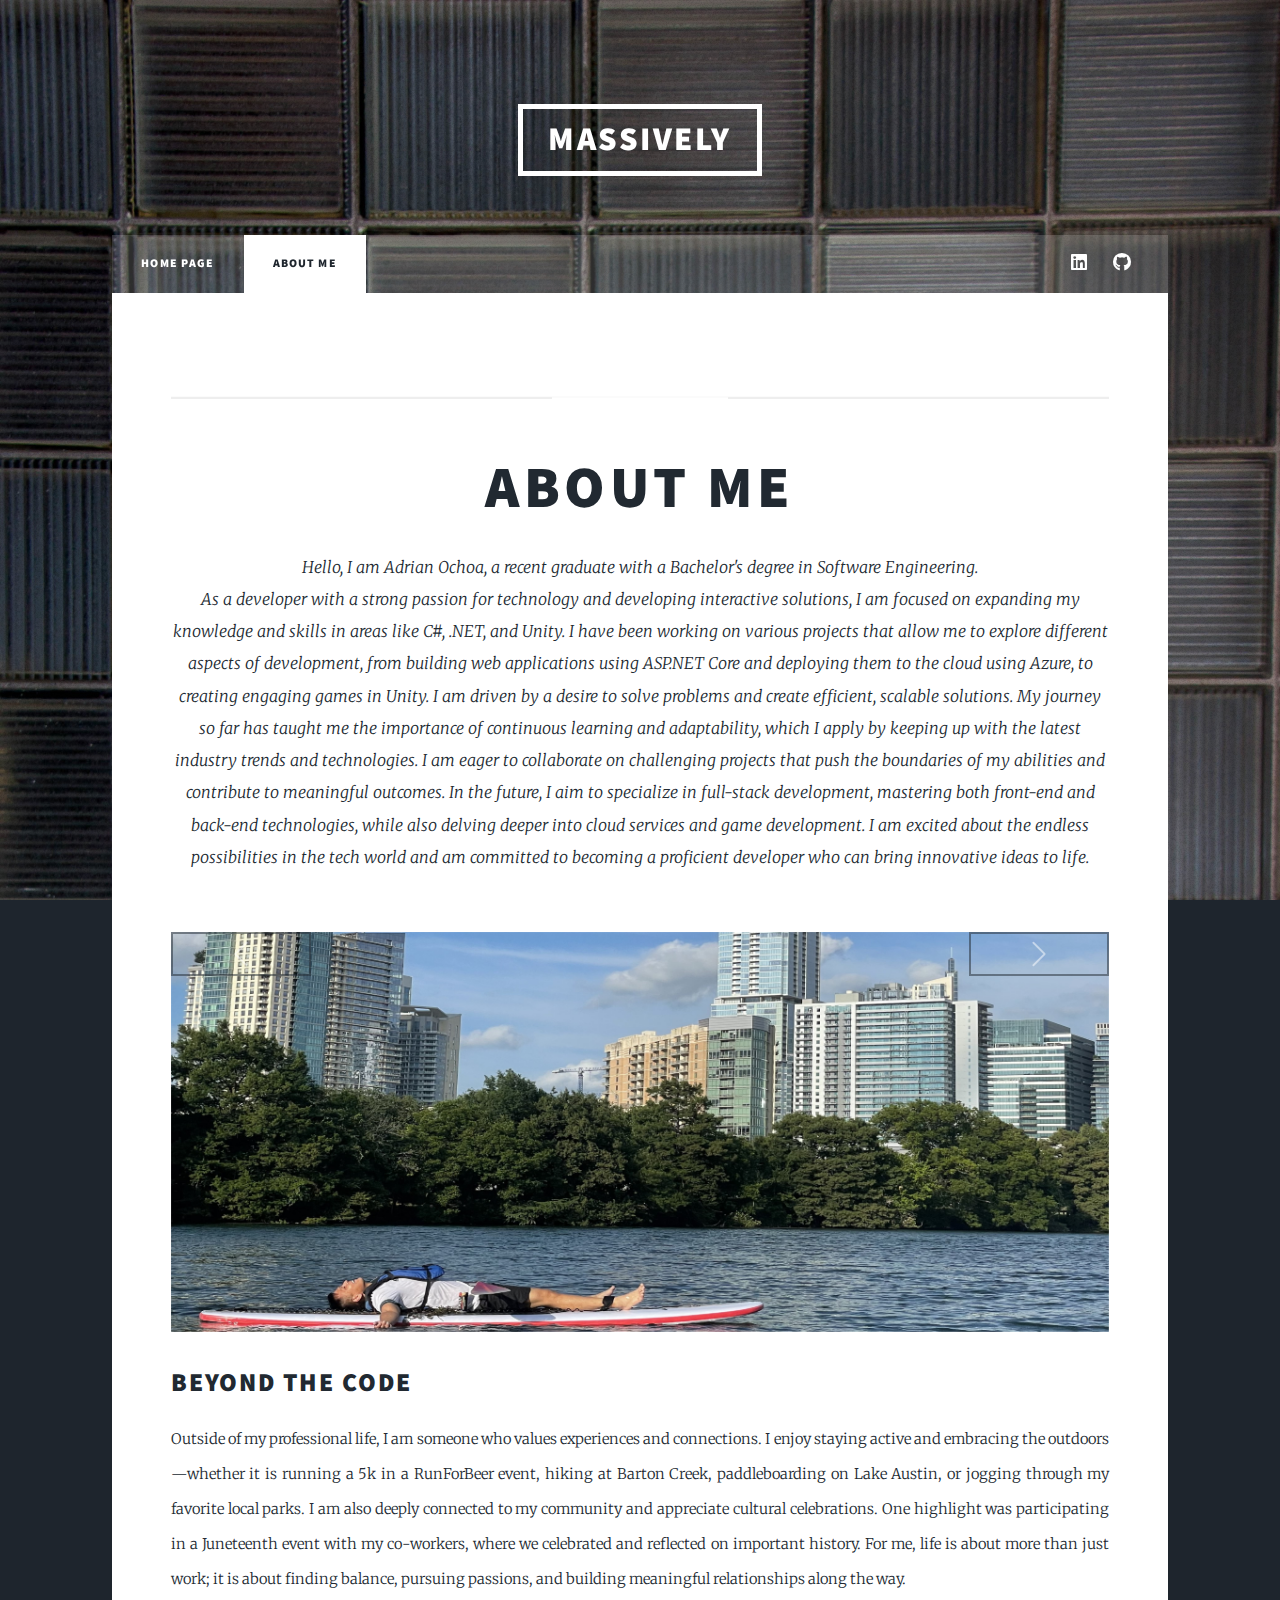
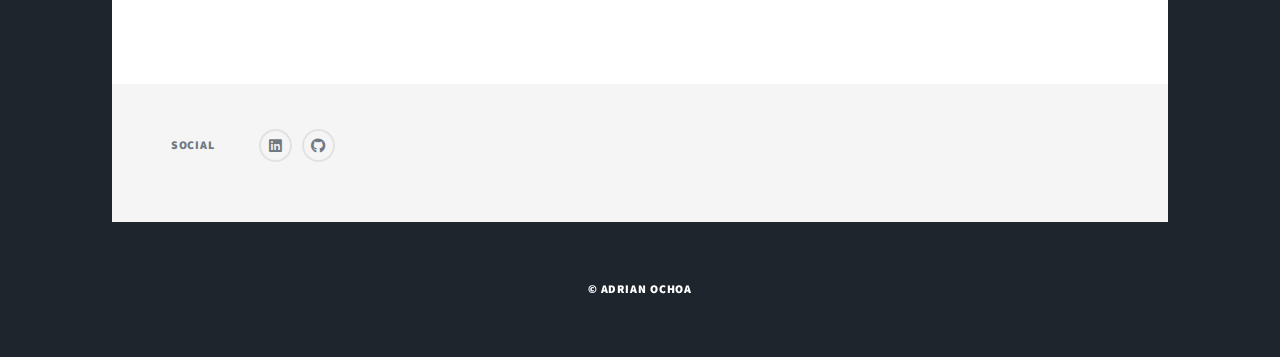
==== aboutme.html @ a7232239 "Added About me and Photos" ====
<!DOCTYPE HTML>

<html>
	<head>
		<title>About Me</title>
		<meta charset="utf-8" />
		<meta name="viewport" content="width=device-width, initial-scale=1, user-scalable=no" />
		<link href="https://cdn.jsdelivr.net/npm/bootstrap@5.3.3/dist/css/bootstrap.min.css" rel="stylesheet" integrity="sha384-QWTKZyjpPEjISv5WaRU9OFeRpok6YctnYmDr5pNlyT2bRjXh0JMhjY6hW+ALEwIH" crossorigin="anonymous">
		<style>.carousel-inner > .item > img { width:100%; height:570px; } </style>

		<link rel="stylesheet" href="assets/css/main.css" />
		<noscript><link rel="stylesheet" href="assets/css/noscript.css" /></noscript>
	</head>
	<body class="is-preload">

		<!-- Wrapper -->
			<div id="wrapper">

				<!-- Header -->
					<header id="header">
						<a href="index.html" class="logo">Massively</a>
					</header>

				<!-- Nav -->
					<nav id="nav">
						<ul class="links">
							<li><a href="index.html">Home Page</a></li>
							<li class="active"><a href="generic.html">About Me</a></li>
						</ul>
						<ul class="icons">
							<li><a href="https://www.linkedin.com/in/adrian-ochoa-881247284" class="icon brands fa-linkedin" target="_blank" rel="noopener noreferrer"><span class="label">LinkedIn</span></a></li>
							<li><a href="https://github.com/AdrianOchoaTX?tab=repositories" class="icon brands fa-github" target="_blank" rel="noopener noreferrer"><span class="label">GitHub</span></a></li>
						</ul>
					</nav>

				<!-- Main -->
					<div id="main">

						<!-- Post -->
							<section class="post">
								<header class="major">
									<span class="date"><hr></span>
									<h1>About Me</h1>
									<p>Hello, I am Adrian Ochoa, a recent graduate with a Bachelor's degree in Software Engineering.<br> As a developer with a strong passion for technology and developing interactive solutions, I am focused on expanding my knowledge and skills in areas like C#, .NET, and Unity. 
										I have been working on various projects that allow me to explore different aspects of development, from building web applications using ASP.NET Core and deploying them to the cloud using Azure, to creating engaging games in Unity.
										I am driven by a desire to solve problems and create efficient, scalable solutions. My journey so far has taught me the importance of continuous learning and adaptability, which I apply by keeping up with the latest industry trends and technologies. 
										I am eager to collaborate on challenging projects that push the boundaries of my abilities and contribute to meaningful outcomes.
										In the future, I aim to specialize in full-stack development, mastering both front-end and back-end technologies, while also delving deeper into cloud services and game development. 
										I am excited about the endless possibilities in the tech world and am committed to becoming a proficient developer who can bring innovative ideas to life.</p>
								</header>
								
								<div id="photCarousel" class="carousel slide carousel-fade" data-bs-ride="carousel">
									<div class="carousel-inner">
									  <div class="carousel-item active ">
										<img src="images/Portfolio_Photos/Lake_Austin.jpeg" class="d-block h-100 w-100">
									  </div>
									  <div class="carousel-item">
										<img src="images/Portfolio_Photos/Burroughs.jpg" class="d-block w-100">
									  </div>
									  <div class="carousel-item">
										<img src="images/Portfolio_Photos/SATX_BCreek.jpg" class="d-block h-100 w-100">
									  </div>
									  <div class="carousel-item">
										<img src="images/Portfolio_Photos/Peloton5K.jpg" class="d-block h-100 w-100">
									  </div>
									  <div class="carousel-item">
										<img src="images/Portfolio_Photos/Burroughs_Park.jpg" class="d-block h-100 w-100">
									  </div>
									  <div class="carousel-item">
										<img src="images/Portfolio_Photos/Peloton_June19th.jpg" class="d-block h-100 w-100">
									  </div>
									  <div class="carousel-item">
										<img src="images/Portfolio_Photos/Tomball_Leaving_Burroughs.jpg" class="d-block h-100 w-100">
									  </div>
									  <button class="carousel-control-prev" type="button" data-bs-target="#photCarousel" data-bs-slide="prev">
										<span class="carousel-control-prev-icon" aria-hidden="true"></span>
										<span class="visually-hidden">Previous</span>
									  </button>
									  <button class="carousel-control-next" type="button" data-bs-target="#photCarousel" data-bs-slide="next">
										<span class="carousel-control-next-icon" aria-hidden="true"></span>
										<span class="visually-hidden">Next</span>
									  </button>
									</div>
									
								</div>
								<br>
								<h2>Beyond The Code</h2>
								<p>
									Outside of my professional life, I am someone who values experiences and connections. 
									I enjoy staying active and embracing the outdoors—whether it is running a 5k in a RunForBeer event, hiking at Barton Creek, paddleboarding on Lake Austin, or jogging through my favorite local parks. 
									I am also deeply connected to my community and appreciate cultural celebrations. One highlight was participating in a Juneteenth event with my co-workers, where we celebrated and reflected on important history. 
									For me, life is about more than just work; it is about finding balance, pursuing passions, and building meaningful relationships along the way.
								</p>
							</section>

					</div>

					<!-- Footer -->
					<footer id="footer">
						<section class="split contact">

							<section>
								<h3 class="">Social</h3>
								<ul class="icons alt">
								<li><a href="https://www.linkedin.com/in/adrian-ochoa-881247284" class="icon brands fa-linkedin" target="_blank" rel="noopener noreferrer"><span class="label">LinkedIn</span></a></li>
								<li><a href="https://github.com/AdrianOchoaTX?tab=repositories" class="icon brands fa-github" target="_blank" rel="noopener noreferrer"><span class="label">GitHub</span></a></li>
								</ul>
							</section>
						</section>
					</footer>

				<!-- Copyright -->
					<div id="copyright">
						<ul><li>&copy; Adrian Ochoa</li></ul>
					</div>

			</div>

		<!-- Scripts -->
			<script src="assets/js/jquery.min.js"></script>
			<script src="https://cdn.jsdelivr.net/npm/bootstrap@5.3.3/dist/js/bootstrap.bundle.min.js" integrity="sha384-YvpcrYf0tY3lHB60NNkmXc5s9fDVZLESaAA55NDzOxhy9GkcIdslK1eN7N6jIeHz" crossorigin="anonymous"></script>
			<script src="assets/js/jquery.scrollex.min.js"></script>
			<script src="assets/js/jquery.scrolly.min.js"></script>
			<script src="assets/js/browser.min.js"></script>
			<script src="assets/js/breakpoints.min.js"></script>
			<script src="assets/js/util.js"></script>
			<script src="assets/js/main.js"></script>

	</body>
</html>
---- assets/css/main.css ----
@import url(fontawesome-all.min.css);
@import url("https://fonts.googleapis.com/css?family=Merriweather:300,700,300italic,700italic|Source+Sans+Pro:900");

/*
	Massively by HTML5 UP
	html5up.net | @ajlkn
	Free for personal and commercial use under the CCA 3.0 license (html5up.net/license)
*/

html, body, div, span, applet, object,
iframe, h1, h2, h3, h4, h5, h6, p, blockquote,
pre, a, abbr, acronym, address, big, cite,
code, del, dfn, em, img, ins, kbd, q, s, samp,
small, strike, strong, sub, sup, tt, var, b,
u, i, center, dl, dt, dd, ol, ul, li, fieldset,
form, label, legend, table, caption, tbody,
tfoot, thead, tr, th, td, article, aside,
canvas, details, embed, figure, figcaption,
footer, header, hgroup, menu, nav, output, ruby,
section, summary, time, mark, audio, video {
	margin: 0;
	padding: 0;
	border: 0;
	font-size: 100%;
	font: inherit;
	vertical-align: baseline;}

article, aside, details, figcaption, figure,
footer, header, hgroup, menu, nav, section {
	display: block;}

body {
	line-height: 1;
}
.carousel-inner div {
    height: 400px;
    object-fit: cover;

}

ol, ul {
	list-style: none;
}

blockquote, q {
	quotes: none;
}

	blockquote:before, blockquote:after, q:before, q:after {
		content: '';
		content: none;
	}

table {
	border-collapse: collapse;
	border-spacing: 0;
}

body {
	-webkit-text-size-adjust: none;
}

mark {
	background-color: transparent;
	color: inherit;
}

input::-moz-focus-inner {
	border: 0;
	padding: 0;
}

input, select, textarea {
	-moz-appearance: none;
	-webkit-appearance: none;
	-ms-appearance: none;
	appearance: none;
}

/* Basic */

	@-ms-viewport {
		width: device-width;
	}

	body {
		-ms-overflow-style: scrollbar;
	}

	@media screen and (max-width: 480px) {

		html, body {
			min-width: 320px;
		}

	}

	html {
		box-sizing: border-box;
	}

	*, *:before, *:after {
		box-sizing: inherit;
	}

	body {
		background-color: #1e252d;
	}

		body.is-preload *, body.is-preload *:before, body.is-preload *:after {
			-moz-animation: none !important;
			-webkit-animation: none !important;
			-ms-animation: none !important;
			animation: none !important;
			-moz-transition: none !important;
			-webkit-transition: none !important;
			-ms-transition: none !important;
			transition: none !important;
		}

/* Type */

	html {
		font-size: 16pt;
	}

		@media screen and (max-width: 1680px) {

			html {
				font-size: 12pt;
			}

		}

		@media screen and (max-width: 1280px) {

			html {
				font-size: 11pt;
			}

		}

		@media screen and (max-width: 360px) {

			html {
				font-size: 10pt;
			}

		}

	body {
		color: #212931;
	}

	body, input, select, textarea {
		font-family: "Merriweather", Georgia, serif;
		font-weight: 300;
		font-size: 1rem;
		line-height: 2.375;
	}

	a {
		-moz-transition: color 0.2s ease-in-out, background-color 0.2s ease-in-out, border-color 0.2s ease-in-out, box-shadow 0.2s ease-in-out;
		-webkit-transition: color 0.2s ease-in-out, background-color 0.2s ease-in-out, border-color 0.2s ease-in-out, box-shadow 0.2s ease-in-out;
		-ms-transition: color 0.2s ease-in-out, background-color 0.2s ease-in-out, border-color 0.2s ease-in-out, box-shadow 0.2s ease-in-out;
		transition: color 0.2s ease-in-out, background-color 0.2s ease-in-out, border-color 0.2s ease-in-out, box-shadow 0.2s ease-in-out;
		border-bottom: dotted 1px;
		text-decoration: none;
	}

		a:hover {
			border-bottom-color: transparent;
		}

	strong, b {
		font-weight: 600;
	}

	em, i {
		font-style: italic;
	}

	p {
		text-align: justify;
		margin: 0 0 2rem 0;
	}

	h1, h2, h3, h4, h5, h6 {
		font-family: "Source Sans Pro", Helvetica, sans-serif;
		font-weight: 900;
		line-height: 1.5;
		letter-spacing: 0.075em;
		text-transform: uppercase;
		margin: 0 0 1rem 0;
	}

		h1 a, h2 a, h3 a, h4 a, h5 a, h6 a {
			border-bottom: 0;
			color: inherit;
			text-decoration: none;
		}

	h1 {
		font-size: 4rem;
		line-height: 1.1;
		margin: 0 0 2rem 0;
	}

	h2 {
		font-size: 1.75rem;
		line-height: 1.3;
		margin: 0 0 1.5rem 0;
	}

	h3 {
		font-size: 1.25rem;
		margin: 0 0 1.5rem 0;
	}

	h4 {
		font-size: 1rem;
	}

	h5 {
		font-size: 0.9rem;
	}

	h6 {
		font-size: 0.8rem;
	}

	sub {
		font-size: 0.8rem;
		position: relative;
		top: 0.5rem;
	}

	sup {
		font-size: 0.8rem;
		position: relative;
		top: -0.5rem;
	}

	blockquote {
		border-left: solid 4px;
		font-style: italic;
		margin: 0 0 2rem 0;
		padding: 0.5rem 0 0.5rem 2rem;
	}

	code {
		border: solid 2px;
		font-family: "Courier New", monospace;
		font-size: 0.9rem;
		margin: 0 0.25rem;
		padding: 0.25rem 0.65rem;
	}

	pre {
		-webkit-overflow-scrolling: touch;
		font-family: "Courier New", monospace;
		font-size: 0.9rem;
		margin: 0 0 2rem 0;
	}

		pre code {
			display: block;
			line-height: 1.75;
			padding: 1rem 1.5rem;
			overflow-x: auto;
		}

	hr {
		border: 0;
		border-bottom: solid 2px;
		margin: 3rem 0;
	}

		hr.major {
			margin: 5rem 0;
		}

	.align-left {
		text-align: left;
	}

	.align-center {
		text-align: center;
	}

	.align-right {
		text-align: right;
	}

	input, select, textarea {
		color: #212931;
	}

	a {
		color: #212931;
		border-bottom-color: rgba(33, 41, 49, 0.5);
	}

		a:hover {
			border-bottom-color: transparent;
			color: #18bfef !important;
		}

	strong, b {
		color: #212931;
	}

	h1, h2, h3, h4, h5, h6 {
		color: #212931;
	}

	blockquote {
		border-left-color: #eeeeee;
	}

	code {
		background: rgba(220, 220, 220, 0.25);
		border-color: #eeeeee;
	}

	hr {
		border-bottom-color: #eeeeee;
	}

/* Row */

	.row {
		display: flex;
		flex-wrap: wrap;
		box-sizing: border-box;
		align-items: stretch;
	}

		.row > * {
			box-sizing: border-box;
		}

		.row.gtr-uniform > * > :last-child {
			margin-bottom: 0;
		}

		.row.aln-left {
			justify-content: flex-start;
		}

		.row.aln-center {
			justify-content: center;
		}

		.row.aln-right {
			justify-content: flex-end;
		}

		.row.aln-top {
			align-items: flex-start;
		}

		.row.aln-middle {
			align-items: center;
		}

		.row.aln-bottom {
			align-items: flex-end;
		}

		.row > .imp {
			order: -1;
		}

		.row > .col-1 {
			width: 8.33333%;
		}

		.row > .off-1 {
			margin-left: 8.33333%;
		}

		.row > .col-2 {
			width: 16.66667%;
		}

		.row > .off-2 {
			margin-left: 16.66667%;
		}

		.row > .col-3 {
			width: 25%;
		}

		.row > .off-3 {
			margin-left: 25%;
		}

		.row > .col-4 {
			width: 33.33333%;
		}

		.row > .off-4 {
			margin-left: 33.33333%;
		}

		.row > .col-5 {
			width: 41.66667%;
		}

		.row > .off-5 {
			margin-left: 41.66667%;
		}

		.row > .col-6 {
			width: 50%;
		}

		.row > .off-6 {
			margin-left: 50%;
		}

		.row > .col-7 {
			width: 58.33333%;
		}

		.row > .off-7 {
			margin-left: 58.33333%;
		}

		.row > .col-8 {
			width: 66.66667%;
		}

		.row > .off-8 {
			margin-left: 66.66667%;
		}

		.row > .col-9 {
			width: 75%;
		}

		.row > .off-9 {
			margin-left: 75%;
		}

		.row > .col-10 {
			width: 83.33333%;
		}

		.row > .off-10 {
			margin-left: 83.33333%;
		}

		.row > .col-11 {
			width: 91.66667%;
		}

		.row > .off-11 {
			margin-left: 91.66667%;
		}

		.row > .col-12 {
			width: 100%;
		}

		.row > .off-12 {
			margin-left: 100%;
		}

		.row.gtr-0 {
			margin-top: 0;
			margin-left: 0rem;
		}

			.row.gtr-0 > * {
				padding: 0 0 0 0rem;
			}

			.row.gtr-0.gtr-uniform {
				margin-top: 0rem;
			}

				.row.gtr-0.gtr-uniform > * {
					padding-top: 0rem;
				}

		.row.gtr-25 {
			margin-top: 0;
			margin-left: -0.375rem;
		}

			.row.gtr-25 > * {
				padding: 0 0 0 0.375rem;
			}

			.row.gtr-25.gtr-uniform {
				margin-top: -0.375rem;
			}

				.row.gtr-25.gtr-uniform > * {
					padding-top: 0.375rem;
				}

		.row.gtr-50 {
			margin-top: 0;
			margin-left: -0.75rem;
		}

			.row.gtr-50 > * {
				padding: 0 0 0 0.75rem;
			}

			.row.gtr-50.gtr-uniform {
				margin-top: -0.75rem;
			}

				.row.gtr-50.gtr-uniform > * {
					padding-top: 0.75rem;
				}

		.row {
			margin-top: 0;
			margin-left: -1.5rem;
		}

			.row > * {
				padding: 0 0 0 1.5rem;
			}

			.row.gtr-uniform {
				margin-top: -1.5rem;
			}

				.row.gtr-uniform > * {
					padding-top: 1.5rem;
				}

		.row.gtr-150 {
			margin-top: 0;
			margin-left: -2.25rem;
		}

			.row.gtr-150 > * {
				padding: 0 0 0 2.25rem;
			}

			.row.gtr-150.gtr-uniform {
				margin-top: -2.25rem;
			}

				.row.gtr-150.gtr-uniform > * {
					padding-top: 2.25rem;
				}

		.row.gtr-200 {
			margin-top: 0;
			margin-left: -3rem;
		}

			.row.gtr-200 > * {
				padding: 0 0 0 3rem;
			}

			.row.gtr-200.gtr-uniform {
				margin-top: -3rem;
			}

				.row.gtr-200.gtr-uniform > * {
					padding-top: 3rem;
				}

		@media screen and (max-width: 1680px) {

			.row {
				display: flex;
				flex-wrap: wrap;
				box-sizing: border-box;
				align-items: stretch;
			}

				.row > * {
					box-sizing: border-box;
				}

				.row.gtr-uniform > * > :last-child {
					margin-bottom: 0;
				}

				.row.aln-left {
					justify-content: flex-start;
				}

				.row.aln-center {
					justify-content: center;
				}

				.row.aln-right {
					justify-content: flex-end;
				}

				.row.aln-top {
					align-items: flex-start;
				}

				.row.aln-middle {
					align-items: center;
				}

				.row.aln-bottom {
					align-items: flex-end;
				}

				.row > .imp-xlarge {
					order: -1;
				}

				.row > .col-1-xlarge {
					width: 8.33333%;
				}

				.row > .off-1-xlarge {
					margin-left: 8.33333%;
				}

				.row > .col-2-xlarge {
					width: 16.66667%;
				}

				.row > .off-2-xlarge {
					margin-left: 16.66667%;
				}

				.row > .col-3-xlarge {
					width: 25%;
				}

				.row > .off-3-xlarge {
					margin-left: 25%;
				}

				.row > .col-4-xlarge {
					width: 33.33333%;
				}

				.row > .off-4-xlarge {
					margin-left: 33.33333%;
				}

				.row > .col-5-xlarge {
					width: 41.66667%;
				}

				.row > .off-5-xlarge {
					margin-left: 41.66667%;
				}

				.row > .col-6-xlarge {
					width: 50%;
				}

				.row > .off-6-xlarge {
					margin-left: 50%;
				}

				.row > .col-7-xlarge {
					width: 58.33333%;
				}

				.row > .off-7-xlarge {
					margin-left: 58.33333%;
				}

				.row > .col-8-xlarge {
					width: 66.66667%;
				}

				.row > .off-8-xlarge {
					margin-left: 66.66667%;
				}

				.row > .col-9-xlarge {
					width: 75%;
				}

				.row > .off-9-xlarge {
					margin-left: 75%;
				}

				.row > .col-10-xlarge {
					width: 83.33333%;
				}

				.row > .off-10-xlarge {
					margin-left: 83.33333%;
				}

				.row > .col-11-xlarge {
					width: 91.66667%;
				}

				.row > .off-11-xlarge {
					margin-left: 91.66667%;
				}

				.row > .col-12-xlarge {
					width: 100%;
				}

				.row > .off-12-xlarge {
					margin-left: 100%;
				}

				.row.gtr-0 {
					margin-top: 0;
					margin-left: 0rem;
				}

					.row.gtr-0 > * {
						padding: 0 0 0 0rem;
					}

					.row.gtr-0.gtr-uniform {
						margin-top: 0rem;
					}

						.row.gtr-0.gtr-uniform > * {
							padding-top: 0rem;
						}

				.row.gtr-25 {
					margin-top: 0;
					margin-left: -0.375rem;
				}

					.row.gtr-25 > * {
						padding: 0 0 0 0.375rem;
					}

					.row.gtr-25.gtr-uniform {
						margin-top: -0.375rem;
					}

						.row.gtr-25.gtr-uniform > * {
							padding-top: 0.375rem;
						}

				.row.gtr-50 {
					margin-top: 0;
					margin-left: -0.75rem;
				}

					.row.gtr-50 > * {
						padding: 0 0 0 0.75rem;
					}

					.row.gtr-50.gtr-uniform {
						margin-top: -0.75rem;
					}

						.row.gtr-50.gtr-uniform > * {
							padding-top: 0.75rem;
						}

				.row {
					margin-top: 0;
					margin-left: -1.5rem;
				}

					.row > * {
						padding: 0 0 0 1.5rem;
					}

					.row.gtr-uniform {
						margin-top: -1.5rem;
					}

						.row.gtr-uniform > * {
							padding-top: 1.5rem;
						}

				.row.gtr-150 {
					margin-top: 0;
					margin-left: -2.25rem;
				}

					.row.gtr-150 > * {
						padding: 0 0 0 2.25rem;
					}

					.row.gtr-150.gtr-uniform {
						margin-top: -2.25rem;
					}

						.row.gtr-150.gtr-uniform > * {
							padding-top: 2.25rem;
						}

				.row.gtr-200 {
					margin-top: 0;
					margin-left: -3rem;
				}

					.row.gtr-200 > * {
						padding: 0 0 0 3rem;
					}

					.row.gtr-200.gtr-uniform {
						margin-top: -3rem;
					}

						.row.gtr-200.gtr-uniform > * {
							padding-top: 3rem;
						}

		}

		@media screen and (max-width: 1280px) {

			.row {
				display: flex;
				flex-wrap: wrap;
				box-sizing: border-box;
				align-items: stretch;
			}

				.row > * {
					box-sizing: border-box;
				}

				.row.gtr-uniform > * > :last-child {
					margin-bottom: 0;
				}

				.row.aln-left {
					justify-content: flex-start;
				}

				.row.aln-center {
					justify-content: center;
				}

				.row.aln-right {
					justify-content: flex-end;
				}

				.row.aln-top {
					align-items: flex-start;
				}

				.row.aln-middle {
					align-items: center;
				}

				.row.aln-bottom {
					align-items: flex-end;
				}

				.row > .imp-large {
					order: -1;
				}

				.row > .col-1-large {
					width: 8.33333%;
				}

				.row > .off-1-large {
					margin-left: 8.33333%;
				}

				.row > .col-2-large {
					width: 16.66667%;
				}

				.row > .off-2-large {
					margin-left: 16.66667%;
				}

				.row > .col-3-large {
					width: 25%;
				}

				.row > .off-3-large {
					margin-left: 25%;
				}

				.row > .col-4-large {
					width: 33.33333%;
				}

				.row > .off-4-large {
					margin-left: 33.33333%;
				}

				.row > .col-5-large {
					width: 41.66667%;
				}

				.row > .off-5-large {
					margin-left: 41.66667%;
				}

				.row > .col-6-large {
					width: 50%;
				}

				.row > .off-6-large {
					margin-left: 50%;
				}

				.row > .col-7-large {
					width: 58.33333%;
				}

				.row > .off-7-large {
					margin-left: 58.33333%;
				}

				.row > .col-8-large {
					width: 66.66667%;
				}

				.row > .off-8-large {
					margin-left: 66.66667%;
				}

				.row > .col-9-large {
					width: 75%;
				}

				.row > .off-9-large {
					margin-left: 75%;
				}

				.row > .col-10-large {
					width: 83.33333%;
				}

				.row > .off-10-large {
					margin-left: 83.33333%;
				}

				.row > .col-11-large {
					width: 91.66667%;
				}

				.row > .off-11-large {
					margin-left: 91.66667%;
				}

				.row > .col-12-large {
					width: 100%;
				}

				.row > .off-12-large {
					margin-left: 100%;
				}

				.row.gtr-0 {
					margin-top: 0;
					margin-left: 0rem;
				}

					.row.gtr-0 > * {
						padding: 0 0 0 0rem;
					}

					.row.gtr-0.gtr-uniform {
						margin-top: 0rem;
					}

						.row.gtr-0.gtr-uniform > * {
							padding-top: 0rem;
						}

				.row.gtr-25 {
					margin-top: 0;
					margin-left: -0.375rem;
				}

					.row.gtr-25 > * {
						padding: 0 0 0 0.375rem;
					}

					.row.gtr-25.gtr-uniform {
						margin-top: -0.375rem;
					}

						.row.gtr-25.gtr-uniform > * {
							padding-top: 0.375rem;
						}

				.row.gtr-50 {
					margin-top: 0;
					margin-left: -0.75rem;
				}

					.row.gtr-50 > * {
						padding: 0 0 0 0.75rem;
					}

					.row.gtr-50.gtr-uniform {
						margin-top: -0.75rem;
					}

						.row.gtr-50.gtr-uniform > * {
							padding-top: 0.75rem;
						}

				.row {
					margin-top: 0;
					margin-left: -1.5rem;
				}

					.row > * {
						padding: 0 0 0 1.5rem;
					}

					.row.gtr-uniform {
						margin-top: -1.5rem;
					}

						.row.gtr-uniform > * {
							padding-top: 1.5rem;
						}

				.row.gtr-150 {
					margin-top: 0;
					margin-left: -2.25rem;
				}

					.row.gtr-150 > * {
						padding: 0 0 0 2.25rem;
					}

					.row.gtr-150.gtr-uniform {
						margin-top: -2.25rem;
					}

						.row.gtr-150.gtr-uniform > * {
							padding-top: 2.25rem;
						}

				.row.gtr-200 {
					margin-top: 0;
					margin-left: -3rem;
				}

					.row.gtr-200 > * {
						padding: 0 0 0 3rem;
					}

					.row.gtr-200.gtr-uniform {
						margin-top: -3rem;
					}

						.row.gtr-200.gtr-uniform > * {
							padding-top: 3rem;
						}

		}

		@media screen and (max-width: 980px) {

			.row {
				display: flex;
				flex-wrap: wrap;
				box-sizing: border-box;
				align-items: stretch;
			}

				.row > * {
					box-sizing: border-box;
				}

				.row.gtr-uniform > * > :last-child {
					margin-bottom: 0;
				}

				.row.aln-left {
					justify-content: flex-start;
				}

				.row.aln-center {
					justify-content: center;
				}

				.row.aln-right {
					justify-content: flex-end;
				}

				.row.aln-top {
					align-items: flex-start;
				}

				.row.aln-middle {
					align-items: center;
				}

				.row.aln-bottom {
					align-items: flex-end;
				}

				.row > .imp-medium {
					order: -1;
				}

				.row > .col-1-medium {
					width: 8.33333%;
				}

				.row > .off-1-medium {
					margin-left: 8.33333%;
				}

				.row > .col-2-medium {
					width: 16.66667%;
				}

				.row > .off-2-medium {
					margin-left: 16.66667%;
				}

				.row > .col-3-medium {
					width: 25%;
				}

				.row > .off-3-medium {
					margin-left: 25%;
				}

				.row > .col-4-medium {
					width: 33.33333%;
				}

				.row > .off-4-medium {
					margin-left: 33.33333%;
				}

				.row > .col-5-medium {
					width: 41.66667%;
				}

				.row > .off-5-medium {
					margin-left: 41.66667%;
				}

				.row > .col-6-medium {
					width: 50%;
				}

				.row > .off-6-medium {
					margin-left: 50%;
				}

				.row > .col-7-medium {
					width: 58.33333%;
				}

				.row > .off-7-medium {
					margin-left: 58.33333%;
				}

				.row > .col-8-medium {
					width: 66.66667%;
				}

				.row > .off-8-medium {
					margin-left: 66.66667%;
				}

				.row > .col-9-medium {
					width: 75%;
				}

				.row > .off-9-medium {
					margin-left: 75%;
				}

				.row > .col-10-medium {
					width: 83.33333%;
				}

				.row > .off-10-medium {
					margin-left: 83.33333%;
				}

				.row > .col-11-medium {
					width: 91.66667%;
				}

				.row > .off-11-medium {
					margin-left: 91.66667%;
				}

				.row > .col-12-medium {
					width: 100%;
				}

				.row > .off-12-medium {
					margin-left: 100%;
				}

				.row.gtr-0 {
					margin-top: 0;
					margin-left: 0rem;
				}

					.row.gtr-0 > * {
						padding: 0 0 0 0rem;
					}

					.row.gtr-0.gtr-uniform {
						margin-top: 0rem;
					}

						.row.gtr-0.gtr-uniform > * {
							padding-top: 0rem;
						}

				.row.gtr-25 {
					margin-top: 0;
					margin-left: -0.375rem;
				}

					.row.gtr-25 > * {
						padding: 0 0 0 0.375rem;
					}

					.row.gtr-25.gtr-uniform {
						margin-top: -0.375rem;
					}

						.row.gtr-25.gtr-uniform > * {
							padding-top: 0.375rem;
						}

				.row.gtr-50 {
					margin-top: 0;
					margin-left: -0.75rem;
				}

					.row.gtr-50 > * {
						padding: 0 0 0 0.75rem;
					}

					.row.gtr-50.gtr-uniform {
						margin-top: -0.75rem;
					}

						.row.gtr-50.gtr-uniform > * {
							padding-top: 0.75rem;
						}

				.row {
					margin-top: 0;
					margin-left: -1.5rem;
				}

					.row > * {
						padding: 0 0 0 1.5rem;
					}

					.row.gtr-uniform {
						margin-top: -1.5rem;
					}

						.row.gtr-uniform > * {
							padding-top: 1.5rem;
						}

				.row.gtr-150 {
					margin-top: 0;
					margin-left: -2.25rem;
				}

					.row.gtr-150 > * {
						padding: 0 0 0 2.25rem;
					}

					.row.gtr-150.gtr-uniform {
						margin-top: -2.25rem;
					}

						.row.gtr-150.gtr-uniform > * {
							padding-top: 2.25rem;
						}

				.row.gtr-200 {
					margin-top: 0;
					margin-left: -3rem;
				}

					.row.gtr-200 > * {
						padding: 0 0 0 3rem;
					}

					.row.gtr-200.gtr-uniform {
						margin-top: -3rem;
					}

						.row.gtr-200.gtr-uniform > * {
							padding-top: 3rem;
						}

		}

		@media screen and (max-width: 736px) {

			.row {
				display: flex;
				flex-wrap: wrap;
				box-sizing: border-box;
				align-items: stretch;
			}

				.row > * {
					box-sizing: border-box;
				}

				.row.gtr-uniform > * > :last-child {
					margin-bottom: 0;
				}

				.row.aln-left {
					justify-content: flex-start;
				}

				.row.aln-center {
					justify-content: center;
				}

				.row.aln-right {
					justify-content: flex-end;
				}

				.row.aln-top {
					align-items: flex-start;
				}

				.row.aln-middle {
					align-items: center;
				}

				.row.aln-bottom {
					align-items: flex-end;
				}

				.row > .imp-small {
					order: -1;
				}

				.row > .col-1-small {
					width: 8.33333%;
				}

				.row > .off-1-small {
					margin-left: 8.33333%;
				}

				.row > .col-2-small {
					width: 16.66667%;
				}

				.row > .off-2-small {
					margin-left: 16.66667%;
				}

				.row > .col-3-small {
					width: 25%;
				}

				.row > .off-3-small {
					margin-left: 25%;
				}

				.row > .col-4-small {
					width: 33.33333%;
				}

				.row > .off-4-small {
					margin-left: 33.33333%;
				}

				.row > .col-5-small {
					width: 41.66667%;
				}

				.row > .off-5-small {
					margin-left: 41.66667%;
				}

				.row > .col-6-small {
					width: 50%;
				}

				.row > .off-6-small {
					margin-left: 50%;
				}

				.row > .col-7-small {
					width: 58.33333%;
				}

				.row > .off-7-small {
					margin-left: 58.33333%;
				}

				.row > .col-8-small {
					width: 66.66667%;
				}

				.row > .off-8-small {
					margin-left: 66.66667%;
				}

				.row > .col-9-small {
					width: 75%;
				}

				.row > .off-9-small {
					margin-left: 75%;
				}

				.row > .col-10-small {
					width: 83.33333%;
				}

				.row > .off-10-small {
					margin-left: 83.33333%;
				}

				.row > .col-11-small {
					width: 91.66667%;
				}

				.row > .off-11-small {
					margin-left: 91.66667%;
				}

				.row > .col-12-small {
					width: 100%;
				}

				.row > .off-12-small {
					margin-left: 100%;
				}

				.row.gtr-0 {
					margin-top: 0;
					margin-left: 0rem;
				}

					.row.gtr-0 > * {
						padding: 0 0 0 0rem;
					}

					.row.gtr-0.gtr-uniform {
						margin-top: 0rem;
					}

						.row.gtr-0.gtr-uniform > * {
							padding-top: 0rem;
						}

				.row.gtr-25 {
					margin-top: 0;
					margin-left: -0.375rem;
				}

					.row.gtr-25 > * {
						padding: 0 0 0 0.375rem;
					}

					.row.gtr-25.gtr-uniform {
						margin-top: -0.375rem;
					}

						.row.gtr-25.gtr-uniform > * {
							padding-top: 0.375rem;
						}

				.row.gtr-50 {
					margin-top: 0;
					margin-left: -0.75rem;
				}

					.row.gtr-50 > * {
						padding: 0 0 0 0.75rem;
					}

					.row.gtr-50.gtr-uniform {
						margin-top: -0.75rem;
					}

						.row.gtr-50.gtr-uniform > * {
							padding-top: 0.75rem;
						}

				.row {
					margin-top: 0;
					margin-left: -1.5rem;
				}

					.row > * {
						padding: 0 0 0 1.5rem;
					}

					.row.gtr-uniform {
						margin-top: -1.5rem;
					}

						.row.gtr-uniform > * {
							padding-top: 1.5rem;
						}

				.row.gtr-150 {
					margin-top: 0;
					margin-left: -2.25rem;
				}

					.row.gtr-150 > * {
						padding: 0 0 0 2.25rem;
					}

					.row.gtr-150.gtr-uniform {
						margin-top: -2.25rem;
					}

						.row.gtr-150.gtr-uniform > * {
							padding-top: 2.25rem;
						}

				.row.gtr-200 {
					margin-top: 0;
					margin-left: -3rem;
				}

					.row.gtr-200 > * {
						padding: 0 0 0 3rem;
					}

					.row.gtr-200.gtr-uniform {
						margin-top: -3rem;
					}

						.row.gtr-200.gtr-uniform > * {
							padding-top: 3rem;
						}

		}

		@media screen and (max-width: 480px) {

			.row {
				display: flex;
				flex-wrap: wrap;
				box-sizing: border-box;
				align-items: stretch;
			}

				.row > * {
					box-sizing: border-box;
				}

				.row.gtr-uniform > * > :last-child {
					margin-bottom: 0;
				}

				.row.aln-left {
					justify-content: flex-start;
				}

				.row.aln-center {
					justify-content: center;
				}

				.row.aln-right {
					justify-content: flex-end;
				}

				.row.aln-top {
					align-items: flex-start;
				}

				.row.aln-middle {
					align-items: center;
				}

				.row.aln-bottom {
					align-items: flex-end;
				}

				.row > .imp-xsmall {
					order: -1;
				}

				.row > .col-1-xsmall {
					width: 8.33333%;
				}

				.row > .off-1-xsmall {
					margin-left: 8.33333%;
				}

				.row > .col-2-xsmall {
					width: 16.66667%;
				}

				.row > .off-2-xsmall {
					margin-left: 16.66667%;
				}

				.row > .col-3-xsmall {
					width: 25%;
				}

				.row > .off-3-xsmall {
					margin-left: 25%;
				}

				.row > .col-4-xsmall {
					width: 33.33333%;
				}

				.row > .off-4-xsmall {
					margin-left: 33.33333%;
				}

				.row > .col-5-xsmall {
					width: 41.66667%;
				}

				.row > .off-5-xsmall {
					margin-left: 41.66667%;
				}

				.row > .col-6-xsmall {
					width: 50%;
				}

				.row > .off-6-xsmall {
					margin-left: 50%;
				}

				.row > .col-7-xsmall {
					width: 58.33333%;
				}

				.row > .off-7-xsmall {
					margin-left: 58.33333%;
				}

				.row > .col-8-xsmall {
					width: 66.66667%;
				}

				.row > .off-8-xsmall {
					margin-left: 66.66667%;
				}

				.row > .col-9-xsmall {
					width: 75%;
				}

				.row > .off-9-xsmall {
					margin-left: 75%;
				}

				.row > .col-10-xsmall {
					width: 83.33333%;
				}

				.row > .off-10-xsmall {
					margin-left: 83.33333%;
				}

				.row > .col-11-xsmall {
					width: 91.66667%;
				}

				.row > .off-11-xsmall {
					margin-left: 91.66667%;
				}

				.row > .col-12-xsmall {
					width: 100%;
				}

				.row > .off-12-xsmall {
					margin-left: 100%;
				}

				.row.gtr-0 {
					margin-top: 0;
					margin-left: 0rem;
				}

					.row.gtr-0 > * {
						padding: 0 0 0 0rem;
					}

					.row.gtr-0.gtr-uniform {
						margin-top: 0rem;
					}

						.row.gtr-0.gtr-uniform > * {
							padding-top: 0rem;
						}

				.row.gtr-25 {
					margin-top: 0;
					margin-left: -0.375rem;
				}

					.row.gtr-25 > * {
						padding: 0 0 0 0.375rem;
					}

					.row.gtr-25.gtr-uniform {
						margin-top: -0.375rem;
					}

						.row.gtr-25.gtr-uniform > * {
							padding-top: 0.375rem;
						}

				.row.gtr-50 {
					margin-top: 0;
					margin-left: -0.75rem;
				}

					.row.gtr-50 > * {
						padding: 0 0 0 0.75rem;
					}

					.row.gtr-50.gtr-uniform {
						margin-top: -0.75rem;
					}

						.row.gtr-50.gtr-uniform > * {
							padding-top: 0.75rem;
						}

				.row {
					margin-top: 0;
					margin-left: -1.5rem;
				}

					.row > * {
						padding: 0 0 0 1.5rem;
					}

					.row.gtr-uniform {
						margin-top: -1.5rem;
					}

						.row.gtr-uniform > * {
							padding-top: 1.5rem;
						}

				.row.gtr-150 {
					margin-top: 0;
					margin-left: -2.25rem;
				}

					.row.gtr-150 > * {
						padding: 0 0 0 2.25rem;
					}

					.row.gtr-150.gtr-uniform {
						margin-top: -2.25rem;
					}

						.row.gtr-150.gtr-uniform > * {
							padding-top: 2.25rem;
						}

				.row.gtr-200 {
					margin-top: 0;
					margin-left: -3rem;
				}

					.row.gtr-200 > * {
						padding: 0 0 0 3rem;
					}

					.row.gtr-200.gtr-uniform {
						margin-top: -3rem;
					}

						.row.gtr-200.gtr-uniform > * {
							padding-top: 3rem;
						}

		}

		@media screen and (max-width: 360px) {

			.row {
				display: flex;
				flex-wrap: wrap;
				box-sizing: border-box;
				align-items: stretch;
			}

				.row > * {
					box-sizing: border-box;
				}

				.row.gtr-uniform > * > :last-child {
					margin-bottom: 0;
				}

				.row.aln-left {
					justify-content: flex-start;
				}

				.row.aln-center {
					justify-content: center;
				}

				.row.aln-right {
					justify-content: flex-end;
				}

				.row.aln-top {
					align-items: flex-start;
				}

				.row.aln-middle {
					align-items: center;
				}

				.row.aln-bottom {
					align-items: flex-end;
				}

				.row > .imp-xxsmall {
					order: -1;
				}

				.row > .col-1-xxsmall {
					width: 8.33333%;
				}

				.row > .off-1-xxsmall {
					margin-left: 8.33333%;
				}

				.row > .col-2-xxsmall {
					width: 16.66667%;
				}

				.row > .off-2-xxsmall {
					margin-left: 16.66667%;
				}

				.row > .col-3-xxsmall {
					width: 25%;
				}

				.row > .off-3-xxsmall {
					margin-left: 25%;
				}

				.row > .col-4-xxsmall {
					width: 33.33333%;
				}

				.row > .off-4-xxsmall {
					margin-left: 33.33333%;
				}

				.row > .col-5-xxsmall {
					width: 41.66667%;
				}

				.row > .off-5-xxsmall {
					margin-left: 41.66667%;
				}

				.row > .col-6-xxsmall {
					width: 50%;
				}

				.row > .off-6-xxsmall {
					margin-left: 50%;
				}

				.row > .col-7-xxsmall {
					width: 58.33333%;
				}

				.row > .off-7-xxsmall {
					margin-left: 58.33333%;
				}

				.row > .col-8-xxsmall {
					width: 66.66667%;
				}

				.row > .off-8-xxsmall {
					margin-left: 66.66667%;
				}

				.row > .col-9-xxsmall {
					width: 75%;
				}

				.row > .off-9-xxsmall {
					margin-left: 75%;
				}

				.row > .col-10-xxsmall {
					width: 83.33333%;
				}

				.row > .off-10-xxsmall {
					margin-left: 83.33333%;
				}

				.row > .col-11-xxsmall {
					width: 91.66667%;
				}

				.row > .off-11-xxsmall {
					margin-left: 91.66667%;
				}

				.row > .col-12-xxsmall {
					width: 100%;
				}

				.row > .off-12-xxsmall {
					margin-left: 100%;
				}

				.row.gtr-0 {
					margin-top: 0;
					margin-left: 0rem;
				}

					.row.gtr-0 > * {
						padding: 0 0 0 0rem;
					}

					.row.gtr-0.gtr-uniform {
						margin-top: 0rem;
					}

						.row.gtr-0.gtr-uniform > * {
							padding-top: 0rem;
						}

				.row.gtr-25 {
					margin-top: 0;
					margin-left: -0.375rem;
				}

					.row.gtr-25 > * {
						padding: 0 0 0 0.375rem;
					}

					.row.gtr-25.gtr-uniform {
						margin-top: -0.375rem;
					}

						.row.gtr-25.gtr-uniform > * {
							padding-top: 0.375rem;
						}

				.row.gtr-50 {
					margin-top: 0;
					margin-left: -0.75rem;
				}

					.row.gtr-50 > * {
						padding: 0 0 0 0.75rem;
					}

					.row.gtr-50.gtr-uniform {
						margin-top: -0.75rem;
					}

						.row.gtr-50.gtr-uniform > * {
							padding-top: 0.75rem;
						}

				.row {
					margin-top: 0;
					margin-left: -1.5rem;
				}

					.row > * {
						padding: 0 0 0 1.5rem;
					}

					.row.gtr-uniform {
						margin-top: -1.5rem;
					}

						.row.gtr-uniform > * {
							padding-top: 1.5rem;
						}

				.row.gtr-150 {
					margin-top: 0;
					margin-left: -2.25rem;
				}

					.row.gtr-150 > * {
						padding: 0 0 0 2.25rem;
					}

					.row.gtr-150.gtr-uniform {
						margin-top: -2.25rem;
					}

						.row.gtr-150.gtr-uniform > * {
							padding-top: 2.25rem;
						}

				.row.gtr-200 {
					margin-top: 0;
					margin-left: -3rem;
				}

					.row.gtr-200 > * {
						padding: 0 0 0 3rem;
					}

					.row.gtr-200.gtr-uniform {
						margin-top: -3rem;
					}

						.row.gtr-200.gtr-uniform > * {
							padding-top: 3rem;
						}

		}

/* Box */

	.box {
		border: solid 2px;
		margin-bottom: 2rem;
		padding: 1.5rem;
	}

		.box > :last-child,
		.box > :last-child > :last-child,
		.box > :last-child > :last-child > :last-child {
			margin-bottom: 0;
		}

		.box.alt {
			border: 0;
			border-radius: 0;
			padding: 0;
		}

	.box {
		border-color: #eeeeee;
	}

/* Button */

	input[type="submit"],
	input[type="reset"],
	input[type="button"],
	button,
	.button {
		-moz-appearance: none;
		-webkit-appearance: none;
		-ms-appearance: none;
		appearance: none;
		-moz-transition: background-color 0.2s ease-in-out, box-shadow 0.2s ease-in-out, color 0.2s ease-in-out;
		-webkit-transition: background-color 0.2s ease-in-out, box-shadow 0.2s ease-in-out, color 0.2s ease-in-out;
		-ms-transition: background-color 0.2s ease-in-out, box-shadow 0.2s ease-in-out, color 0.2s ease-in-out;
		transition: background-color 0.2s ease-in-out, box-shadow 0.2s ease-in-out, color 0.2s ease-in-out;
		border: 0;
		border-radius: 0;
		cursor: pointer;
		display: inline-block;
		font-family: "Source Sans Pro", Helvetica, sans-serif;
		font-size: 0.8rem;
		font-weight: 900;
		letter-spacing: 0.075em;
		height: 3rem;
		line-height: 3rem;
		padding: 0 2rem;
		text-align: center;
		text-decoration: none;
		text-transform: uppercase;
		white-space: nowrap;
	}

		input[type="submit"].icon:before,
		input[type="reset"].icon:before,
		input[type="button"].icon:before,
		button.icon:before,
		.button.icon:before {
			margin-right: 0.5rem;
		}

		input[type="submit"].icon.solo,
		input[type="reset"].icon.solo,
		input[type="button"].icon.solo,
		button.icon.solo,
		.button.icon.solo {
			position: relative;
			width: 4rem;
			height: 4rem;
			line-height: 4rem;
			border-radius: 4rem;
			text-indent: 4rem;
			overflow: hidden;
			padding: 0;
			white-space: nowrap;
		}

			input[type="submit"].icon.solo:before,
			input[type="reset"].icon.solo:before,
			input[type="button"].icon.solo:before,
			button.icon.solo:before,
			.button.icon.solo:before {
				position: absolute;
				display: block;
				top: 0;
				left: 0;
				width: inherit;
				height: inherit;
				line-height: inherit;
				font-size: 1.25rem;
				margin-right: 0;
				text-align: center;
				text-indent: 0;
			}

		input[type="submit"].fit,
		input[type="reset"].fit,
		input[type="button"].fit,
		button.fit,
		.button.fit {
			width: 100%;
		}

		input[type="submit"].small,
		input[type="reset"].small,
		input[type="button"].small,
		button.small,
		.button.small {
			font-size: 0.7rem;
			height: 2.5rem;
			line-height: 2.5rem;
			padding: 0 1.5rem;
		}

		input[type="submit"].large,
		input[type="reset"].large,
		input[type="button"].large,
		button.large,
		.button.large {
			font-size: 0.9rem;
			height: 3.5rem;
			line-height: 3.5rem;
			padding: 0 2.75rem;
		}

		@media screen and (max-width: 980px) {

			input[type="submit"],
			input[type="reset"],
			input[type="button"],
			button,
			.button {
				font-size: 0.9rem;
				height: 3.25rem;
				line-height: 3.25rem;
			}

				input[type="submit"].large,
				input[type="reset"].large,
				input[type="button"].large,
				button.large,
				.button.large {
					font-size: 1rem;
					height: 3.75rem;
					line-height: 3.75rem;
				}

		}

		input[type="submit"].disabled, input[type="submit"]:disabled,
		input[type="reset"].disabled,
		input[type="reset"]:disabled,
		input[type="button"].disabled,
		input[type="button"]:disabled,
		button.disabled,
		button:disabled,
		.button.disabled,
		.button:disabled {
			pointer-events: none;
			opacity: 0.25;
		}

	input[type="submit"],
	input[type="reset"],
	input[type="button"],
	button,
	.button {
		background-color: transparent;
		box-shadow: inset 0 0 0 2px #212931;
		color: #212931 !important;
	}

		input[type="submit"]:hover,
		input[type="reset"]:hover,
		input[type="button"]:hover,
		button:hover,
		.button:hover {
			box-shadow: inset 0 0 0 2px #18bfef;
			color: #18bfef !important;
		}

		input[type="submit"].primary,
		input[type="reset"].primary,
		input[type="button"].primary,
		button.primary,
		.button.primary {
			background-color: #212931;
			box-shadow: none;
			color: #ffffff !important;
		}

			input[type="submit"].primary:hover,
			input[type="reset"].primary:hover,
			input[type="button"].primary:hover,
			button.primary:hover,
			.button.primary:hover {
				background-color: #18bfef;
			}

/* Form */

	form {
		margin: 0 0 2rem 0;
	}

		form > :last-child {
			margin-bottom: 0;
		}

		form > .fields {
			display: -moz-flex;
			display: -webkit-flex;
			display: -ms-flex;
			display: flex;
			-moz-flex-wrap: wrap;
			-webkit-flex-wrap: wrap;
			-ms-flex-wrap: wrap;
			flex-wrap: wrap;
			width: calc(100% + 3rem);
			margin: -1.5rem 0 2rem -1.5rem;
		}

			form > .fields > .field {
				-moz-flex-grow: 0;
				-webkit-flex-grow: 0;
				-ms-flex-grow: 0;
				flex-grow: 0;
				-moz-flex-shrink: 0;
				-webkit-flex-shrink: 0;
				-ms-flex-shrink: 0;
				flex-shrink: 0;
				padding: 1.5rem 0 0 1.5rem;
				width: calc(100% - 1.5rem);
			}

				form > .fields > .field.half {
					width: calc(50% - 0.75rem);
				}

				form > .fields > .field.third {
					width: calc(100%/3 - 0.5rem);
				}

				form > .fields > .field.quarter {
					width: calc(25% - 0.375rem);
				}

		@media screen and (max-width: 480px) {

			form > .fields {
				width: calc(100% + 3rem);
				margin: -1.5rem 0 2rem -1.5rem;
			}

				form > .fields > .field {
					padding: 1.5rem 0 0 1.5rem;
					width: calc(100% - 1.5rem);
				}

					form > .fields > .field.half {
						width: calc(100% - 1.5rem);
					}

					form > .fields > .field.third {
						width: calc(100% - 1.5rem);
					}

					form > .fields > .field.quarter {
						width: calc(100% - 1.5rem);
					}

		}

	label {
		display: block;
		font-family: "Source Sans Pro", Helvetica, sans-serif;
		font-weight: 900;
		line-height: 1.5;
		letter-spacing: 0.075em;
		font-size: 0.8rem;
		text-transform: uppercase;
		margin: 0 0 0.75rem 0;
	}

		@media screen and (max-width: 980px) {

			label {
				font-size: 0.9rem;
			}

		}

	input[type="text"],
	input[type="password"],
	input[type="email"],
	select,
	textarea {
		-moz-appearance: none;
		-webkit-appearance: none;
		-ms-appearance: none;
		appearance: none;
		background: transparent;
		border-radius: 0;
		border: solid 2px;
		color: inherit;
		display: block;
		outline: 0;
		padding: 0 1rem;
		text-decoration: none;
		width: 100%;
	}

		input[type="text"]:invalid,
		input[type="password"]:invalid,
		input[type="email"]:invalid,
		select:invalid,
		textarea:invalid {
			box-shadow: none;
		}

	select {
		background-size: 1.25rem;
		background-repeat: no-repeat;
		background-position: calc(100% - 1rem) center;
		height: 3rem;
		padding-right: 3rem;
		text-overflow: ellipsis;
	}

		select:focus::-ms-value {
			background-color: transparent;
		}

		select::-ms-expand {
			display: none;
		}

	input[type="text"],
	input[type="password"],
	input[type="email"],
	select {
		height: 3rem;
	}

	textarea {
		padding: 0.75rem 1rem;
	}

	input[type="checkbox"],
	input[type="radio"] {
		-moz-appearance: none;
		-webkit-appearance: none;
		-ms-appearance: none;
		appearance: none;
		display: block;
		float: left;
		margin-right: -2rem;
		opacity: 0;
		width: 1rem;
		z-index: -1;
	}

		input[type="checkbox"] + label,
		input[type="radio"] + label {
			text-decoration: none;
			cursor: pointer;
			display: inline-block;
			font-size: 1rem;
			letter-spacing: 0;
			font-family: "Merriweather", Georgia, serif;
			text-transform: none;
			font-weight: 300;
			padding-left: 2.8rem;
			padding-right: 1rem;
			position: relative;
		}

			input[type="checkbox"] + label:before,
			input[type="radio"] + label:before {
				-moz-osx-font-smoothing: grayscale;
				-webkit-font-smoothing: antialiased;
				display: inline-block;
				font-style: normal;
				font-variant: normal;
				text-rendering: auto;
				line-height: 1;
				text-transform: none !important;
				font-family: 'Font Awesome 5 Free';
				font-weight: 900;
			}

			input[type="checkbox"] + label:before,
			input[type="radio"] + label:before {
				border-radius: 0;
				border: solid 2px;
				content: '';
				display: inline-block;
				font-size: 0.8rem;
				height: 1.8rem;
				left: 0;
				line-height: 1.65rem;
				position: absolute;
				text-align: center;
				top: -0.125rem;
				width: 1.8rem;
			}

		input[type="checkbox"]:checked + label:before,
		input[type="radio"]:checked + label:before {
			content: '\f00c';
		}

	input[type="checkbox"] + label:before {
		border-radius: 0;
	}

	input[type="radio"] + label:before {
		border-radius: 100%;
	}

	::-webkit-input-placeholder {
		opacity: 1.0;
	}

	:-moz-placeholder {
		opacity: 1.0;
	}

	::-moz-placeholder {
		opacity: 1.0;
	}

	:-ms-input-placeholder {
		opacity: 1.0;
	}

	label {
		color: #212931;
	}

	input[type="text"],
	input[type="password"],
	input[type="email"],
	select,
	textarea {
		border-color: #eeeeee;
	}

		input[type="text"]:focus,
		input[type="password"]:focus,
		input[type="email"]:focus,
		select:focus,
		textarea:focus {
			border-color: #18bfef;
		}

	select {
		background-image: url("data:image/svg+xml;charset=utf8,%3Csvg xmlns='http://www.w3.org/2000/svg' width='40' height='40' preserveAspectRatio='none' viewBox='0 0 40 40'%3E%3Cpath d='M9.4,12.3l10.4,10.4l10.4-10.4c0.2-0.2,0.5-0.4,0.9-0.4c0.3,0,0.6,0.1,0.9,0.4l3.3,3.3c0.2,0.2,0.4,0.5,0.4,0.9 c0,0.4-0.1,0.6-0.4,0.9L20.7,31.9c-0.2,0.2-0.5,0.4-0.9,0.4c-0.3,0-0.6-0.1-0.9-0.4L4.3,17.3c-0.2-0.2-0.4-0.5-0.4-0.9 c0-0.4,0.1-0.6,0.4-0.9l3.3-3.3c0.2-0.2,0.5-0.4,0.9-0.4S9.1,12.1,9.4,12.3z' fill='%23eeeeee' /%3E%3C/svg%3E");
	}

		select option {
			background-color: #ffffff;
			color: #212931;
		}

	.select-wrapper:before {
		color: #eeeeee;
	}

	input[type="checkbox"] + label,
	input[type="radio"] + label {
		color: #212931;
	}

		input[type="checkbox"] + label:before,
		input[type="radio"] + label:before {
			border-color: #eeeeee;
		}

	input[type="checkbox"]:checked + label:before,
	input[type="radio"]:checked + label:before {
		background-color: #212931;
		border-color: #212931;
		color: #ffffff;
	}

	input[type="checkbox"]:focus + label:before,
	input[type="radio"]:focus + label:before {
		border-color: #18bfef;
	}

	::-webkit-input-placeholder {
		color: #909498 !important;
	}

	:-moz-placeholder {
		color: #909498 !important;
	}

	::-moz-placeholder {
		color: #909498 !important;
	}

	:-ms-input-placeholder {
		color: #909498 !important;
	}

	.formerize-placeholder {
		color: #909498 !important;
	}

/* Icon */

	.icon {
		text-decoration: none;
		border-bottom: none;
		position: relative;
	}

		.icon:before {
			-moz-osx-font-smoothing: grayscale;
			-webkit-font-smoothing: antialiased;
			display: inline-block;
			font-style: normal;
			font-variant: normal;
			text-rendering: auto;
			line-height: 1;
			text-transform: none !important;
			font-family: 'Font Awesome 5 Free';
			font-weight: 400;
		}

		.icon > .label {
			display: none;
		}

		.icon:before {
			line-height: inherit;
		}

		.icon.solid:before {
			font-weight: 900;
		}

		.icon.brands:before {
			font-family: 'Font Awesome 5 Brands';
		}

/* Image */

	.image {
		border: 0;
		display: inline-block;
		position: relative;
		margin: auto;
	}

		.image img {
			display: block;
		}

		.image.left, .image.right {
			max-width: 40%;
		}

			.image.left img, .image.right img {
				width: 100%;
			}

		.image.left {
			float: left;
			margin: 0 2rem 2rem 0;
			top: 0.75rem;
		}

		.image.right {
			float: right;
			margin: 0 0 2rem 2rem;
			top: 0.75rem;
		}

		.image.fit {
			display: block;
			margin: 2.5rem 0;
			width: 100%;
		}

			.image.fit:first-child {
				margin-top: 0;
			}

			.image.fit img {
				width: 100%;
			}

		.image.main {
			display: block;
			margin: 4rem 0;
			width: 100%;
		}

			.image.main:first-child {
				margin-top: 0;
			}

			.image.main img {
				width: 100%;
			}

		@media screen and (max-width: 736px) {

			.image.fit {
				margin: 2rem 0;
			}

			.image.main {
				margin: 2rem 0;
			}

		}

	a.image {
		overflow: hidden;
	}

		a.image img {
			-moz-transition: -moz-transform 0.2s ease-out;
			-webkit-transition: -webkit-transform 0.2s ease-out;
			-ms-transition: -ms-transform 0.2s ease-out;
			transition: transform 0.2s ease-out;
		}

		a.image:hover img {
			-moz-transform: scale(1.05);
			-webkit-transform: scale(1.05);
			-ms-transform: scale(1.05);
			transform: scale(1.05);
		}

/* Actions */

	ul.actions {
		display: -moz-flex;
		display: -webkit-flex;
		display: -ms-flex;
		display: flex;
		cursor: default;
		list-style: none;
		margin-left: -1rem;
		padding-left: 0;
	}

		ul.actions li {
			padding: 0 0 0 1rem;
			vertical-align: middle;
		}

		ul.actions.special {
			-moz-justify-content: center;
			-webkit-justify-content: center;
			-ms-justify-content: center;
			justify-content: center;
			width: 100%;
			margin-left: 0;
		}

			ul.actions.special li:first-child {
				padding-left: 0;
			}

		ul.actions.stacked {
			-moz-flex-direction: column;
			-webkit-flex-direction: column;
			-ms-flex-direction: column;
			flex-direction: column;
			margin-left: 0;
		}

			ul.actions.stacked li {
				padding: 1.3rem 0 0 0;
			}

				ul.actions.stacked li:first-child {
					padding-top: 0;
				}

		ul.actions.fit {
			width: calc(100% + 1rem);
		}

			ul.actions.fit li {
				-moz-flex-grow: 1;
				-webkit-flex-grow: 1;
				-ms-flex-grow: 1;
				flex-grow: 1;
				-moz-flex-shrink: 1;
				-webkit-flex-shrink: 1;
				-ms-flex-shrink: 1;
				flex-shrink: 1;
				width: 100%;
			}

				ul.actions.fit li > * {
					width: 100%;
				}

			ul.actions.fit.stacked {
				width: 100%;
			}

		@media screen and (max-width: 480px) {

			ul.actions:not(.fixed) {
				-moz-flex-direction: column;
				-webkit-flex-direction: column;
				-ms-flex-direction: column;
				flex-direction: column;
				margin-left: 0;
				width: 100% !important;
			}

				ul.actions:not(.fixed) li {
					-moz-flex-grow: 1;
					-webkit-flex-grow: 1;
					-ms-flex-grow: 1;
					flex-grow: 1;
					-moz-flex-shrink: 1;
					-webkit-flex-shrink: 1;
					-ms-flex-shrink: 1;
					flex-shrink: 1;
					padding: 1rem 0 0 0;
					text-align: center;
					width: 100%;
				}

					ul.actions:not(.fixed) li > * {
						width: 100%;
					}

					ul.actions:not(.fixed) li:first-child {
						padding-top: 0;
					}

					ul.actions:not(.fixed) li input[type="submit"],
					ul.actions:not(.fixed) li input[type="reset"],
					ul.actions:not(.fixed) li input[type="button"],
					ul.actions:not(.fixed) li button,
					ul.actions:not(.fixed) li .button {
						width: 100%;
					}

						ul.actions:not(.fixed) li input[type="submit"].icon:before,
						ul.actions:not(.fixed) li input[type="reset"].icon:before,
						ul.actions:not(.fixed) li input[type="button"].icon:before,
						ul.actions:not(.fixed) li button.icon:before,
						ul.actions:not(.fixed) li .button.icon:before {
							margin-left: -0.5rem;
						}

		}

/* Icons */

	ul.icons {
		cursor: default;
		list-style: none;
		padding-left: 0;
	}

		ul.icons li {
			display: inline-block;
			padding: 0 0.5rem 0 0;
			vertical-align: middle;
		}

			ul.icons li:last-child {
				padding-right: 0;
			}

			ul.icons li .icon:before {
				width: 2.25rem;
				height: 2.25rem;
				line-height: 2.25rem;
				display: inline-block;
				text-align: center;
				border-radius: 100%;
				font-size: 1.25rem;
			}

		ul.icons.alt li .icon:before {
			-moz-transition: color 0.2s ease-in-out, background-color 0.2s ease-in-out, border-color 0.2s ease-in-out, box-shadow 0.2s ease-in-out;
			-webkit-transition: color 0.2s ease-in-out, background-color 0.2s ease-in-out, border-color 0.2s ease-in-out, box-shadow 0.2s ease-in-out;
			-ms-transition: color 0.2s ease-in-out, background-color 0.2s ease-in-out, border-color 0.2s ease-in-out, box-shadow 0.2s ease-in-out;
			transition: color 0.2s ease-in-out, background-color 0.2s ease-in-out, border-color 0.2s ease-in-out, box-shadow 0.2s ease-in-out;
			font-size: 1rem;
		}

/* List */

	ol {
		list-style: decimal;
		margin: 0 0 2rem 0;
		padding-left: 1.25rem;
	}

		ol li {
			padding-left: 0.25rem;
		}

	ul {
		list-style: disc;
		margin: 0 0 2rem 0;
		padding-left: 1rem;
	}

		ul li {
			padding-left: 0.5rem;
		}

		ul.divided {
			list-style: none;
			padding-left: 0;
		}

			ul.divided li {
				border-top: solid 1px;
				padding: 0.5rem 0;
			}

				ul.divided li:first-child {
					border-top: 0;
					padding-top: 0;
				}

	dl {
		margin: 0 0 2rem 0;
	}

		dl dt {
			display: block;
			font-weight: 600;
			margin: 0 0 1rem 0;
		}

		dl dd {
			margin-left: 2rem;
		}

	ul.divided li {
		border-top-color: #eeeeee;
	}

	ul.icons li a.icon:hover:before {
		color: #18bfef;
	}

	ul.icons.alt li .icon:before {
		box-shadow: inset 0 0 0 2px #eeeeee;
	}

	ul.icons.alt li a.icon:hover:before {
		box-shadow: inset 0 0 0 2px #18bfef;
	}

/* Section/Article */

	section.special, article.special {
		text-align: center;
	}

	header {
		cursor: default;
	}

		header > .date {
			display: block;
			font-size: 0.8rem;
			height: 1;
			margin: 0 0 1rem 0;
			position: relative;
		}

		header > p {
			font-style: italic;
		}

		header > h1 + p {
			font-size: 1.1rem;
			margin-top: -0.5rem;
			line-height: 2;
		}

		header > h2 + p {
			font-size: 1rem;
			margin-top: -0.75rem;
		}

		header > h3 + p {
			font-size: 0.9rem;
			margin-top: -0.75rem;
		}

		header > h4 + p {
			font-size: 0.8rem;
			margin-top: -0.75rem;
		}

		header.major {
			margin: 0 0 4rem 0;
			text-align: center;
		}

			header.major > :last-child {
				margin-bottom: 0;
			}

			header.major > p {
				margin-top: 0;
				text-align: center;
			}

			header.major > .date {
				font-size: 1rem;
				margin: 0 0 4rem 0;
			}

				header.major > .date:before, header.major > .date:after {
					content: '';
					display: block;
					position: absolute;
					top: 50%;
					width: calc(50% - 6rem);
					border-top: solid 2px;
				}

				header.major > .date:before {
					left: 0;
				}

				header.major > .date:after {
					right: 0;
				}

		@media screen and (max-width: 980px) {

			header br {
				display: none;
			}

		}

		@media screen and (max-width: 736px) {

			header.major {
				margin: 0 0 2rem 0;
			}

		}

	header.major .date:before, header.major .date:after {
		border-top-color: #eeeeee;
	}

/* Table */

	.table-wrapper {
		-webkit-overflow-scrolling: touch;
		overflow-x: auto;
	}

	table {
		margin: 0 0 2rem 0;
		width: 100%;
	}

		table tbody tr {
			border: solid 1px;
			border-left: 0;
			border-right: 0;
		}

		table td {
			padding: 0.75rem 0.75rem;
		}

		table th {
			font-family: "Source Sans Pro", Helvetica, sans-serif;
			font-size: 0.8rem;
			font-weight: 900;
			letter-spacing: 0.075em;
			line-height: 1.5;
			padding: 0 0.75rem 0.75rem 0.75rem;
			text-align: left;
			text-transform: uppercase;
		}

			@media screen and (max-width: 980px) {

				table th {
					font-size: 0.9rem;
				}

			}

		table thead {
			border-bottom: solid 2px;
		}

		table tfoot {
			border-top: solid 2px;
		}

		table.alt {
			border-collapse: separate;
		}

			table.alt tbody tr td {
				border: solid 1px;
				border-left-width: 0;
				border-top-width: 0;
			}

				table.alt tbody tr td:first-child {
					border-left-width: 1px;
				}

			table.alt tbody tr:first-child td {
				border-top-width: 1px;
			}

			table.alt thead {
				border-bottom: 0;
			}

			table.alt tfoot {
				border-top: 0;
			}

	table tbody tr {
		border-color: #eeeeee;
	}

		table tbody tr:nth-child(2n + 1) {
			background-color: rgba(220, 220, 220, 0.25);
		}

	table th {
		color: #212931;
	}

	table thead {
		border-bottom-color: #eeeeee;
	}

	table tfoot {
		border-top-color: #eeeeee;
	}

	table.alt tbody tr td {
		border-color: #eeeeee;
	}

/* Pagination */

	.pagination {
		display: -moz-inline-flex;
		display: -webkit-inline-flex;
		display: -ms-inline-flex;
		display: inline-flex;
		-moz-user-select: none;
		-webkit-user-select: none;
		-ms-user-select: none;
		user-select: none;
		cursor: default;
		list-style: none;
		margin: 0 0 2rem 2px;
		padding: 0;
	}

		.pagination a, .pagination span {
			-moz-transition: background-color 0.2s ease-in-out, border-color 0.2s ease-in-out, box-shadow 0.2s ease-in-out, color 0.2s ease-in-out;
			-webkit-transition: background-color 0.2s ease-in-out, border-color 0.2s ease-in-out, box-shadow 0.2s ease-in-out, color 0.2s ease-in-out;
			-ms-transition: background-color 0.2s ease-in-out, border-color 0.2s ease-in-out, box-shadow 0.2s ease-in-out, color 0.2s ease-in-out;
			transition: background-color 0.2s ease-in-out, border-color 0.2s ease-in-out, box-shadow 0.2s ease-in-out, color 0.2s ease-in-out;
			border: solid 2px;
			display: inline-block;
			font-family: "Source Sans Pro", Helvetica, sans-serif;
			font-size: 0.8rem;
			font-weight: 900;
			height: 3rem;
			letter-spacing: 0.075em;
			line-height: calc(3rem - 4px);
			margin-left: -2px;
			min-width: 3rem;
			position: relative;
			text-align: center;
			text-decoration: none;
			text-transform: uppercase;
		}

		.pagination .next, .pagination .previous {
			text-decoration: none;
			padding: 0 1.75rem;
		}

			.pagination .next:before, .pagination .previous:before {
				-moz-osx-font-smoothing: grayscale;
				-webkit-font-smoothing: antialiased;
				display: inline-block;
				font-style: normal;
				font-variant: normal;
				text-rendering: auto;
				line-height: 1;
				text-transform: none !important;
				font-family: 'Font Awesome 5 Free';
				font-weight: 900;
			}

			.pagination .next:before, .pagination .previous:before {
				display: inline-block;
				color: inherit !important;
				line-height: inherit;
			}

		.pagination .previous:before {
			content: '\f104';
			margin-right: 0.9375em;
		}

		.pagination .next:before {
			content: '\f105';
			float: right;
			margin-left: 0.9375em;
		}

		@media screen and (max-width: 980px) {

			.pagination a, .pagination span {
				font-size: 0.9rem;
			}

		}

		@media screen and (max-width: 480px) {

			.pagination .page, .pagination .extra {
				display: none;
			}

		}

	.pagination a, .pagination span {
		border-color: #eeeeee;
	}

	.pagination a {
		color: #212931 !important;
	}

		.pagination a:hover {
			color: #18bfef !important;
			border-color: #18bfef;
			z-index: 1;
		}

			.pagination a:hover + a,
			.pagination a:hover + span {
				border-left-color: #18bfef;
			}

		.pagination a.active {
			background-color: #eeeeee;
		}

	.pagination span {
		color: #eeeeee;
	}

/* Wrapper */

	#wrapper {
		-moz-transition: opacity 0.5s ease;
		-webkit-transition: opacity 0.5s ease;
		-ms-transition: opacity 0.5s ease;
		transition: opacity 0.5s ease;
		position: relative;
		z-index: 1;
		overflow: hidden;
	}

		#wrapper > .bg {
			position: absolute;
			top: 0;
			left: 0;
			width: 100%;
			height: 100%;
			background-color: #212931;
			background-image: url("../../images/overlay.png"), linear-gradient(0deg, rgba(0, 0, 0, 0.1), rgba(0, 0, 0, 0.1)), url("../../images/bg_2.jpg");
			background-size: auto,								auto,														100% auto;
			background-position: center,								center,														top center;
			background-repeat: repeat,								no-repeat,													no-repeat;
			background-attachment: scroll,								scroll,														scroll;
			z-index: -1;
		}

			#wrapper > .bg.fixed {
				position: fixed;
				width: 100vw;
				height: 100vh;
			}

		#wrapper.fade-in:before {
			pointer-events: none;
			-moz-transition: opacity 1s ease-in-out;
			-webkit-transition: opacity 1s ease-in-out;
			-ms-transition: opacity 1s ease-in-out;
			transition: opacity 1s ease-in-out;
			-moz-transition-delay: 0.75s;
			-webkit-transition-delay: 0.75s;
			-ms-transition-delay: 0.75s;
			transition-delay: 0.75s;
			background: #1e252d;
			content: '';
			display: block;
			height: 100%;
			left: 0;
			opacity: 0;
			position: fixed;
			top: 0;
			width: 100%;
		}

		body.is-preload #wrapper.fade-in:before {
			opacity: 1;
		}

		@media screen and (orientation: portrait) {

			#wrapper > .bg {
				background-size: auto,								auto,														auto 175%;
			}

		}

/* Intro */

	#intro {
		color: #ffffff;
		padding: 8rem 4rem 6rem 4rem ;
		-moz-align-items: center;
		-webkit-align-items: center;
		-ms-align-items: center;
		align-items: center;
		display: -moz-flex;
		display: -webkit-flex;
		display: -ms-flex;
		display: flex;
		-moz-flex-direction: column;
		-webkit-flex-direction: column;
		-ms-flex-direction: column;
		flex-direction: column;
		-moz-justify-content: -moz-flex-end;
		-webkit-justify-content: -webkit-flex-end;
		-ms-justify-content: -ms-flex-end;
		justify-content: flex-end;
		-moz-transition: opacity 1s ease, -moz-transform 1s ease;
		-webkit-transition: opacity 1s ease, -webkit-transform 1s ease;
		-ms-transition: opacity 1s ease, -ms-transform 1s ease;
		transition: opacity 1s ease, transform 1s ease;
		position: relative;
		cursor: default;
		text-align: center;
		z-index: 1;
		min-height: 100vh;
	}

		#intro input, #intro select, #intro textarea {
			color: #ffffff;
		}

		#intro a {
			color: #ffffff;
			border-bottom-color: rgba(255, 255, 255, 0.5);
		}

			#intro a:hover {
				border-bottom-color: transparent;
				color: #18bfef !important;
			}

		#intro strong, #intro b {
			color: #ffffff;
		}

		#intro h1, #intro h2, #intro h3, #intro h4, #intro h5, #intro h6 {
			color: #ffffff;
		}

		#intro blockquote {
			border-left-color: #ffffff;
		}

		#intro code {
			background: rgba(255, 255, 255, 0.075);
			border-color: #ffffff;
		}

		#intro hr {
			border-bottom-color: #ffffff;
		}

		#intro input[type="submit"],
		#intro input[type="reset"],
		#intro input[type="button"],
		#intro button,
		#intro .button {
			background-color: transparent;
			box-shadow: inset 0 0 0 2px #ffffff;
			color: #ffffff !important;
		}

			#intro input[type="submit"]:hover,
			#intro input[type="reset"]:hover,
			#intro input[type="button"]:hover,
			#intro button:hover,
			#intro .button:hover {
				box-shadow: inset 0 0 0 2px #18bfef;
				color: #18bfef !important;
			}

			#intro input[type="submit"].primary,
			#intro input[type="reset"].primary,
			#intro input[type="button"].primary,
			#intro button.primary,
			#intro .button.primary {
				background-color: #ffffff;
				box-shadow: none;
				color: #1e252d !important;
			}

				#intro input[type="submit"].primary:hover,
				#intro input[type="reset"].primary:hover,
				#intro input[type="button"].primary:hover,
				#intro button.primary:hover,
				#intro .button.primary:hover {
					background-color: #18bfef;
				}

		#intro h1 {
			font-size: 5rem;
			line-height: 1;
		}

		#intro p {
			font-size: 1.25rem;
			font-style: italic;
			margin-top: -0.25rem;
			text-align: center;
		}

		#intro + #header {
			margin-top: -20rem;
		}

			#intro + #header .logo {
				-moz-transform: translateY(2rem);
				-webkit-transform: translateY(2rem);
				-ms-transform: translateY(2rem);
				transform: translateY(2rem);
				opacity: 0;
				visibility: hidden;
			}

		#intro.hidden {
			pointer-events: none;
			-moz-transform: translateY(2rem);
			-webkit-transform: translateY(2rem);
			-ms-transform: translateY(2rem);
			transform: translateY(2rem);
			-moz-transition: opacity 0.5s ease, -moz-transform 0.5s ease, visibility 0.5s;
			-webkit-transition: opacity 0.5s ease, -webkit-transform 0.5s ease, visibility 0.5s;
			-ms-transition: opacity 0.5s ease, -ms-transform 0.5s ease, visibility 0.5s;
			transition: opacity 0.5s ease, transform 0.5s ease, visibility 0.5s;
			opacity: 0;
			visibility: hidden;
		}

			#intro.hidden + #header .logo {
				-moz-transform: translateY(0);
				-webkit-transform: translateY(0);
				-ms-transform: translateY(0);
				transform: translateY(0);
				opacity: 1;
				visibility: visible;
			}

		body.is-preload #intro {
			-moz-transform: translateY(2rem);
			-webkit-transform: translateY(2rem);
			-ms-transform: translateY(2rem);
			transform: translateY(2rem);
			opacity: 0;
		}

			body.is-preload #intro:not(.hidden) + #header + #nav {
				-moz-transform: translateY(4rem);
				-webkit-transform: translateY(4rem);
				-ms-transform: translateY(4rem);
				transform: translateY(4rem);
				opacity: 0;
			}

		@media screen and (max-width: 980px) {

			#intro {
				padding: 4rem 4rem 2rem 4rem ;
				min-height: 90vh;
			}

				#intro p br {
					display: none;
				}

				#intro + #header {
					margin-top: -14rem;
				}

		}

		@media screen and (max-width: 736px) {

			#intro {
				padding: 3rem 2rem 1rem 2rem ;
				min-height: 80vh;
			}

				#intro h1 {
					font-size: 3.25rem;
					line-height: 1.1;
					margin-bottom: 1rem;
				}

				#intro p {
					font-size: 1rem;
					margin-top: 0rem;
				}

				#intro .actions {
					display: none;
				}

		}

/* Header */

	#header {
		color: #ffffff;
		-moz-align-items: center;
		-webkit-align-items: center;
		-ms-align-items: center;
		align-items: center;
		display: -moz-flex;
		display: -webkit-flex;
		display: -ms-flex;
		display: flex;
		-moz-flex-direction: column;
		-webkit-flex-direction: column;
		-ms-flex-direction: column;
		flex-direction: column;
		-moz-justify-content: -moz-flex-end;
		-webkit-justify-content: -webkit-flex-end;
		-ms-justify-content: -ms-flex-end;
		justify-content: flex-end;
		pointer-events: none;
		-moz-user-select: none;
		-webkit-user-select: none;
		-ms-user-select: none;
		user-select: none;
		height: 20rem;
		padding-bottom: 8rem;
		position: relative;
		text-align: center;
		z-index: 2;
	}

		#header input, #header select, #header textarea {
			color: #ffffff;
		}

		#header a {
			color: #ffffff;
			border-bottom-color: rgba(255, 255, 255, 0.5);
		}

			#header a:hover {
				border-bottom-color: transparent;
				color: #18bfef !important;
			}

		#header strong, #header b {
			color: #ffffff;
		}

		#header h1, #header h2, #header h3, #header h4, #header h5, #header h6 {
			color: #ffffff;
		}

		#header blockquote {
			border-left-color: #ffffff;
		}

		#header code {
			background: rgba(255, 255, 255, 0.075);
			border-color: #ffffff;
		}

		#header hr {
			border-bottom-color: #ffffff;
		}

		#header .logo {
			-moz-transition: border-color 0.2s ease-in-out, color 0.2s ease-in-out, opacity 0.5s ease, -moz-transform 0.5s ease, visibility 0.5s;
			-webkit-transition: border-color 0.2s ease-in-out, color 0.2s ease-in-out, opacity 0.5s ease, -webkit-transform 0.5s ease, visibility 0.5s;
			-ms-transition: border-color 0.2s ease-in-out, color 0.2s ease-in-out, opacity 0.5s ease, -ms-transform 0.5s ease, visibility 0.5s;
			transition: border-color 0.2s ease-in-out, color 0.2s ease-in-out, opacity 0.5s ease, transform 0.5s ease, visibility 0.5s;
			pointer-events: auto;
			border-style: solid;
			border-color: #ffffff;
			border-width: 5px !important;
			font-family: "Source Sans Pro", Helvetica, sans-serif;
			font-size: 2.25rem;
			font-weight: 900;
			letter-spacing: 0.075em;
			line-height: 1;
			padding: 1rem 1.75rem;
			text-transform: uppercase;
			visibility: visible;
		}

			#header .logo:hover {
				border-color: #18bfef !important;
				color: #18bfef !important;
			}

		@media screen and (max-width: 980px) {

			#header {
				height: 14rem;
				padding-bottom: 4rem;
			}

		}

		@media screen and (max-width: 736px) {

			#header {
				padding-bottom: 3rem;
			}

				#header .logo {
					font-size: 1.75rem;
					border-width: 3px !important;
				}

		}

/* Nav */

	#nav {
		color: #ffffff;
		display: -moz-flex;
		display: -webkit-flex;
		display: -ms-flex;
		display: flex;
		-moz-transition: -moz-transform 1s ease, opacity 1s ease;
		-webkit-transition: -webkit-transform 1s ease, opacity 1s ease;
		-ms-transition: -ms-transform 1s ease, opacity 1s ease;
		transition: transform 1s ease, opacity 1s ease;
		background: rgba(255, 255, 255, 0.175);
		height: 4rem;
		line-height: 4rem;
		margin: -4rem auto 0 auto;
		overflow: hidden;
		padding: 0 2rem 0 0;
		position: relative;
		width: calc(100% - 4rem);
		max-width: 72rem;
		z-index: 2;
	}

		#nav ul.divided li {
			border-top-color: #ffffff;
		}

		#nav ul.icons li a.icon:hover:before {
			color: #18bfef;
		}

		#nav ul.icons.alt li .icon:before {
			box-shadow: inset 0 0 0 2px #ffffff;
		}

		#nav ul.icons.alt li a.icon:hover:before {
			box-shadow: inset 0 0 0 2px #18bfef;
		}

		#nav input, #nav select, #nav textarea {
			color: #ffffff;
		}

		#nav a {
			color: #ffffff;
			border-bottom-color: rgba(255, 255, 255, 0.5);
		}

			#nav a:hover {
				border-bottom-color: transparent;
				color: #18bfef !important;
			}

		#nav strong, #nav b {
			color: #ffffff;
		}

		#nav h1, #nav h2, #nav h3, #nav h4, #nav h5, #nav h6 {
			color: #ffffff;
		}

		#nav blockquote {
			border-left-color: #ffffff;
		}

		#nav code {
			background: rgba(255, 255, 255, 0.075);
			border-color: #ffffff;
		}

		#nav hr {
			border-bottom-color: #ffffff;
		}

		#nav ul.links {
			display: -moz-flex;
			display: -webkit-flex;
			display: -ms-flex;
			display: flex;
			-moz-flex-grow: 1;
			-webkit-flex-grow: 1;
			-ms-flex-grow: 1;
			flex-grow: 1;
			-moz-flex-shrink: 1;
			-webkit-flex-shrink: 1;
			-ms-flex-shrink: 1;
			flex-shrink: 1;
			font-family: "Source Sans Pro", Helvetica, sans-serif;
			font-weight: 900;
			letter-spacing: 0.075em;
			list-style: none;
			margin-bottom: 0;
			padding-left: 0;
			text-transform: uppercase;
		}

			#nav ul.links li {
				display: block;
				padding-left: 0;
			}

				#nav ul.links li a {
					-moz-transition: background-color 0.2s ease-in-out, color 0.2s ease-in-out;
					-webkit-transition: background-color 0.2s ease-in-out, color 0.2s ease-in-out;
					-ms-transition: background-color 0.2s ease-in-out, color 0.2s ease-in-out;
					transition: background-color 0.2s ease-in-out, color 0.2s ease-in-out;
					display: block;
					font-size: 0.8rem;
					outline: none;
					padding: 0 2rem;
				}

					#nav ul.links li a:hover {
						color: inherit !important;
						background-color: rgba(255, 255, 255, 0.1);
					}

				#nav ul.links li.active {
					background-color: #ffffff;
				}

					#nav ul.links li.active a {
						color: #1e252d;
					}

						#nav ul.links li.active a:hover {
							color: #18bfef !important;
						}

		#nav ul.icons {
			-moz-flex-grow: 0;
			-webkit-flex-grow: 0;
			-ms-flex-grow: 0;
			flex-grow: 0;
			-moz-flex-shrink: 0;
			-webkit-flex-shrink: 0;
			-ms-flex-shrink: 0;
			flex-shrink: 0;
			margin-bottom: 0;
		}

		@media screen and (max-width: 980px) {

			#nav {
				display: none;
			}

		}

/* Main */

	#main {
		background-color: #ffffff;
		position: relative;
		margin: 0 auto;
		width: calc(100% - 4rem);
		max-width: 72rem;
		z-index: 2;
	}

		#main > * {
			padding: 4rem 4rem 2rem 4rem ;
			border-top: solid 2px #eeeeee;
			margin: 0;
		}

			#main > *:first-child {
				border-top: 0;
			}

		#main > footer {
			text-align: center;
		}

		#main > .post {
			padding: 8rem 8rem 6rem 8rem ;
		}

			#main > .post header.major > .date {
				margin-top: -2rem;
			}

			#main > .post header.major > h1, #main > .post header.major h2 {
				font-size: 4rem;
				line-height: 1.1;
				margin: 0 0 2rem 0;
			}

			#main > .post.featured {
				text-align: center;
			}

			@media screen and (max-width: 1280px) {

				#main > .post {
					padding: 6rem 4rem 4rem 4rem ;
				}

			}

			@media screen and (max-width: 736px) {

				#main > .post {
					padding: 4rem 2rem 2rem 2rem ;
				}

					#main > .post header.major > .date {
						margin-top: -1rem;
						margin-bottom: 2rem;
					}

					#main > .post header.major > h1, #main > .post header.major h2 {
						font-size: 2.5rem;
						line-height: 1.2;
						margin: 0 0 1.5rem 0;
					}

			}

		#main > .posts {
			display: -moz-flex;
			display: -webkit-flex;
			display: -ms-flex;
			display: flex;
			-moz-flex-wrap: wrap;
			-webkit-flex-wrap: wrap;
			-ms-flex-wrap: wrap;
			flex-wrap: wrap;
			-moz-align-items: -moz-stretch;
			-webkit-align-items: -webkit-stretch;
			-ms-align-items: -ms-stretch;
			align-items: stretch;
			text-align: center;
			width: 100%;
			padding: 0;
		}

			#main > .posts > * {
				-moz-flex-shrink: 1;
				-webkit-flex-shrink: 1;
				-ms-flex-shrink: 1;
				flex-shrink: 1;
				-moz-flex-grow: 0;
				-webkit-flex-grow: 0;
				-ms-flex-grow: 0;
				flex-grow: 0;
			}

			#main > .posts > * {
				width: 50%;
			}

			#main > .posts > * {
				padding: 4rem;
				width: 50%;
			}

			#main > .posts > article {
				border-color: #eeeeee;
				border-left-width: 2px;
				border-style: solid;
				border-top-width: 2px;
				text-align: center;
			}

				#main > .posts > article > :last-child {
					margin-bottom: 0;
				}

				#main > .posts > article:nth-child(2n - 1) {
					border-left-width: 0;
				}

				#main > .posts > article:nth-child(-n + 2) {
					border-top-width: 0;
				}

			@media screen and (max-width: 980px) {

				#main > .posts > * {
					width: 50%;
				}

				#main > .posts > * {
					padding: 2.5rem;
					width: 50%;
				}

			}

			@media screen and (max-width: 736px) {

				#main > .posts > * {
					width: 100%;
				}

				#main > .posts > * {
					padding: 2rem;
					width: 100%;
				}

				#main > .posts > article:nth-child(2n - 1) {
					border-left-width: 2px;
				}

				#main > .posts > article:nth-child(-n + 2) {
					border-top-width: 2px;
				}

				#main > .posts > article:nth-child(n) {
					border-left-width: 0;
				}

				#main > .posts > article:nth-child(-n + 1) {
					border-top-width: 0;
				}

				#main > .posts > article .image {
					max-width: 25rem;
					margin-left: auto;
					margin-right: auto;
				}

			}

		@media screen and (max-width: 736px) {

			#main > * {
				padding: 2rem 2rem 0.1rem 2rem ;
			}

		}

		@media screen and (max-width: 480px) {

			#main {
				width: 100%;
			}

		}

/* Footer */

	#footer {
		color: #717981;
		display: -moz-flex;
		display: -webkit-flex;
		display: -ms-flex;
		display: flex;
		background-color: #f5f5f5;
		color: #909498;
		cursor: default;
		position: relative;
		margin: 0 auto;
		width: calc(100% - 4rem);
		max-width: 72rem;
		z-index: 2;
	}

		#footer input, #footer select, #footer textarea {
			color: #717981;
		}

		#footer a {
			color: #717981;
			border-bottom-color: rgba(113, 121, 129, 0.5);
		}

			#footer a:hover {
				border-bottom-color: transparent;
				color: #18bfef !important;
			}

		#footer strong, #footer b {
			color: #717981;
		}

		#footer h1, #footer h2, #footer h3, #footer h4, #footer h5, #footer h6 {
			color: #717981;
		}

		#footer blockquote {
			border-left-color: #e2e2e2;
		}

		#footer code {
			background: rgba(220, 220, 220, 0.5);
			border-color: #e2e2e2;
		}

		#footer hr {
			border-bottom-color: #e2e2e2;
		}

		#footer .box {
			border-color: #e2e2e2;
		}

		#footer input[type="submit"],
		#footer input[type="reset"],
		#footer input[type="button"],
		#footer button,
		#footer .button {
			background-color: transparent;
			box-shadow: inset 0 0 0 2px #717981;
			color: #717981 !important;
		}

			#footer input[type="submit"]:hover,
			#footer input[type="reset"]:hover,
			#footer input[type="button"]:hover,
			#footer button:hover,
			#footer .button:hover {
				box-shadow: inset 0 0 0 2px #18bfef;
				color: #18bfef !important;
			}

			#footer input[type="submit"].primary,
			#footer input[type="reset"].primary,
			#footer input[type="button"].primary,
			#footer button.primary,
			#footer .button.primary {
				background-color: #717981;
				box-shadow: none;
				color: #f5f5f5 !important;
			}

				#footer input[type="submit"].primary:hover,
				#footer input[type="reset"].primary:hover,
				#footer input[type="button"].primary:hover,
				#footer button.primary:hover,
				#footer .button.primary:hover {
					background-color: #18bfef;
				}

		#footer label {
			color: #717981;
		}

		#footer input[type="text"],
		#footer input[type="password"],
		#footer input[type="email"],
		#footer select,
		#footer textarea {
			border-color: #e2e2e2;
		}

			#footer input[type="text"]:focus,
			#footer input[type="password"]:focus,
			#footer input[type="email"]:focus,
			#footer select:focus,
			#footer textarea:focus {
				border-color: #18bfef;
			}

		#footer select {
			background-image: url("data:image/svg+xml;charset=utf8,%3Csvg xmlns='http://www.w3.org/2000/svg' width='40' height='40' preserveAspectRatio='none' viewBox='0 0 40 40'%3E%3Cpath d='M9.4,12.3l10.4,10.4l10.4-10.4c0.2-0.2,0.5-0.4,0.9-0.4c0.3,0,0.6,0.1,0.9,0.4l3.3,3.3c0.2,0.2,0.4,0.5,0.4,0.9 c0,0.4-0.1,0.6-0.4,0.9L20.7,31.9c-0.2,0.2-0.5,0.4-0.9,0.4c-0.3,0-0.6-0.1-0.9-0.4L4.3,17.3c-0.2-0.2-0.4-0.5-0.4-0.9 c0-0.4,0.1-0.6,0.4-0.9l3.3-3.3c0.2-0.2,0.5-0.4,0.9-0.4S9.1,12.1,9.4,12.3z' fill='%23e2e2e2' /%3E%3C/svg%3E");
		}

			#footer select option {
				background-color: #f5f5f5;
				color: #717981;
			}

		#footer .select-wrapper:before {
			color: #e2e2e2;
		}

		#footer input[type="checkbox"] + label,
		#footer input[type="radio"] + label {
			color: #717981;
		}

			#footer input[type="checkbox"] + label:before,
			#footer input[type="radio"] + label:before {
				border-color: #e2e2e2;
			}

		#footer input[type="checkbox"]:checked + label:before,
		#footer input[type="radio"]:checked + label:before {
			background-color: #717981;
			border-color: #717981;
			color: #f5f5f5;
		}

		#footer input[type="checkbox"]:focus + label:before,
		#footer input[type="radio"]:focus + label:before {
			border-color: #18bfef;
		}

		#footer ::-webkit-input-placeholder {
			color: #b3b7bb !important;
		}

		#footer :-moz-placeholder {
			color: #b3b7bb !important;
		}

		#footer ::-moz-placeholder {
			color: #b3b7bb !important;
		}

		#footer :-ms-input-placeholder {
			color: #b3b7bb !important;
		}

		#footer .formerize-placeholder {
			color: #b3b7bb !important;
		}

		#footer ul.divided li {
			border-top-color: #e2e2e2;
		}

		#footer ul.icons li a.icon:hover:before {
			color: #18bfef;
		}

		#footer ul.icons.alt li .icon:before {
			box-shadow: inset 0 0 0 2px #e2e2e2;
		}

		#footer ul.icons.alt li a.icon:hover:before {
			box-shadow: inset 0 0 0 2px #18bfef;
		}

		#footer header.major .date:before, #footer header.major .date:after {
			border-top-color: #e2e2e2;
		}

		#footer table tbody tr {
			border-color: #e2e2e2;
		}

			#footer table tbody tr:nth-child(2n + 1) {
				background-color: rgba(220, 220, 220, 0.5);
			}

		#footer table th {
			color: #717981;
		}

		#footer table thead {
			border-bottom-color: #e2e2e2;
		}

		#footer table tfoot {
			border-top-color: #e2e2e2;
		}

		#footer table.alt tbody tr td {
			border-color: #e2e2e2;
		}

		#footer .pagination a, #footer .pagination span {
			border-color: #e2e2e2;
		}

		#footer .pagination a {
			color: #717981 !important;
		}

			#footer .pagination a:hover {
				color: #18bfef !important;
				border-color: #18bfef;
				z-index: 1;
			}

				#footer .pagination a:hover + a,
				#footer .pagination a:hover + span {
					border-left-color: #18bfef;
				}

			#footer .pagination a.active {
				background-color: #e2e2e2;
			}

		#footer .pagination span {
			color: #e2e2e2;
		}

		#footer > section {
			-moz-flex-basis: 50%;
			-webkit-flex-basis: 50%;
			-ms-flex-basis: 50%;
			flex-basis: 50%;
			-moz-flex-grow: 1;
			-webkit-flex-grow: 1;
			-ms-flex-grow: 1;
			flex-grow: 1;
			-moz-flex-shrink: 1;
			-webkit-flex-shrink: 1;
			-ms-flex-shrink: 1;
			flex-shrink: 1;
			padding: 4rem 4rem 2rem 4rem ;
			border-left: solid 2px #e2e2e2;
		}

			#footer > section:first-child {
				border-left: 0;
			}

			#footer > section.split {
				display: -moz-flex;
				display: -webkit-flex;
				display: -ms-flex;
				display: flex;
				-moz-flex-direction: column;
				-webkit-flex-direction: column;
				-ms-flex-direction: column;
				flex-direction: column;
				padding: 0;
			}

				#footer > section.split > section {
					padding: 3rem 4rem 1rem 4rem ;
					border-top: solid 2px #e2e2e2;
				}

					#footer > section.split > section:first-child {
						padding: 5rem 4rem 1rem 4rem ;
						border-top: 0;
					}

					#footer > section.split > section:last-child {
						padding: 3rem 4rem 3rem 4rem ;
					}

				#footer > section.split.contact > section {
					display: -moz-flex;
					display: -webkit-flex;
					display: -ms-flex;
					display: flex;
					-moz-align-items: center;
					-webkit-align-items: center;
					-ms-align-items: center;
					align-items: center;
					padding: 3.15rem 4rem;
				}

					#footer > section.split.contact > section > * {
						margin-bottom: 0;
					}

					#footer > section.split.contact > section > :first-child {
						-moz-flex-shrink: 0;
						-webkit-flex-shrink: 0;
						-ms-flex-shrink: 0;
						flex-shrink: 0;
						-moz-flex-grow: 0;
						-webkit-flex-grow: 0;
						-ms-flex-grow: 0;
						flex-grow: 0;
						width: 6rem;
					}

					#footer > section.split.contact > section > :last-child {
						-moz-flex-shrink: 1;
						-webkit-flex-shrink: 1;
						-ms-flex-shrink: 1;
						flex-shrink: 1;
						-moz-flex-grow: 1;
						-webkit-flex-grow: 1;
						-ms-flex-grow: 1;
						flex-grow: 1;
					}

					#footer > section.split.contact > section:first-child {
						padding: 4rem 4rem 3rem 4rem;
					}

					#footer > section.split.contact > section:last-child {
						padding: 3rem 4rem 4rem 4rem;
					}

					#footer > section.split.contact > section.alt {
						-moz-align-items: -moz-flex-start;
						-webkit-align-items: -webkit-flex-start;
						-ms-align-items: -ms-flex-start;
						align-items: flex-start;
					}

						#footer > section.split.contact > section.alt > :last-child {
							margin-top: -0.325rem;
						}

		#footer form label,
		#footer h3,
		#footer p {
			font-size: 0.8rem;
		}

		@media screen and (max-width: 980px) {

			#footer {
				display: block;
			}

				#footer > section {
					border-top: solid 2px #e2e2e2;
				}

					#footer > section:first-child {
						border-top: 0;
					}

					#footer > section.split > section {
						padding: 4rem 4rem 2rem 4rem ;
					}

						#footer > section.split > section:first-child {
							padding: 4rem 4rem 2rem 4rem ;
						}

						#footer > section.split > section:last-child {
							padding: 4rem 4rem 2rem 4rem ;
						}

					#footer > section.split.contact > section {
						padding: 4rem;
					}

						#footer > section.split.contact > section:first-child {
							padding: 4rem;
						}

						#footer > section.split.contact > section:last-child {
							padding: 4rem;
						}

				#footer form label,
				#footer h3,
				#footer p {
					font-size: 0.9rem;
				}

		}

		@media screen and (max-width: 736px) {

			#footer > section {
				padding: 2rem 2rem 0.1rem 2rem ;
			}

				#footer > section.split > section {
					padding: 2rem 2rem 0.1rem 2rem ;
				}

					#footer > section.split > section:first-child {
						padding: 2rem 2rem 0.1rem 2rem ;
					}

					#footer > section.split > section:last-child {
						padding: 2rem 2rem 0.1rem 2rem ;
					}

				#footer > section.split.contact > section {
					padding: 2rem;
				}

					#footer > section.split.contact > section:first-child {
						padding: 2rem;
					}

					#footer > section.split.contact > section:last-child {
						padding: 2rem;
					}

		}

		@media screen and (max-width: 480px) {

			#footer {
				width: 100%;
			}

		}

	#copyright {
		color: #ffffff;
		position: relative;
		/* color: rgba(255, 255, 255, 0.25); */
		cursor: default;
		font-family: "Source Sans Pro", Helvetica, sans-serif;
		font-size: 0.8rem;
		font-weight: 900;
		letter-spacing: 0.075em;
		line-height: 1.5;
		text-align: center;
		text-transform: uppercase;
		margin: 4rem auto 8rem auto;
		width: calc(100% - 4rem);
		max-width: 72rem;
		z-index: 2;
	}

		#copyright input, #copyright select, #copyright textarea {
			color: #ffffff;
		}

		#copyright a {
			color: #ffffff;
			border-bottom-color: rgba(255, 255, 255, 0.5);
		}

			#copyright a:hover {
				border-bottom-color: transparent;
				color: #18bfef !important;
			}

		#copyright strong, #copyright b {
			color: #ffffff;
		}

		#copyright h1, #copyright h2, #copyright h3, #copyright h4, #copyright h5, #copyright h6 {
			color: #ffffff;
		}

		#copyright blockquote {
			border-left-color: #ffffff;
		}

		#copyright code {
			background: rgba(255, 255, 255, 0.075);
			border-color: #ffffff;
		}

		#copyright hr {
			border-bottom-color: #ffffff;
		}

		#copyright a {
			color: inherit;
			border-bottom-color: inherit;
		}

		#copyright ul {
			list-style: none;
			margin: 0;
			padding-left: 0;
		}

			#copyright ul li {
				border-left: solid 2px;
				display: inline-block;
				line-height: 1;
				margin-left: 1rem;
				padding-left: 1rem;
			}

				#copyright ul li:first-child {
					border-left: 0;
					margin-left: 0;
					padding-left: 0;
				}

		@media screen and (max-width: 1280px) {

			#copyright {
				margin: 4rem auto;
			}

		}

		@media screen and (max-width: 480px) {

			#copyright ul li {
				border-left: 0;
				margin: 1rem 0 0 0;
				padding-left: 0;
				display: block;
			}

				#copyright ul li:first-child {
					margin-top: 0;
				}

		}

/* Nav Panel */

	#navPanelToggle {
		text-decoration: none;
		-moz-transition: color 0.2s ease-in-out, background-color 0.2s ease-in-out, box-shadow 0.2s ease-in-out;
		-webkit-transition: color 0.2s ease-in-out, background-color 0.2s ease-in-out, box-shadow 0.2s ease-in-out;
		-ms-transition: color 0.2s ease-in-out, background-color 0.2s ease-in-out, box-shadow 0.2s ease-in-out;
		transition: color 0.2s ease-in-out, background-color 0.2s ease-in-out, box-shadow 0.2s ease-in-out;
		display: none;
		position: fixed;
		top: 0.75rem;
		right: 0.75rem;
		border: 0;
		color: #ffffff;
		font-family: "Source Sans Pro", Helvetica, sans-serif;
		font-size: 0.9rem;
		font-weight: 900;
		letter-spacing: 0.075em;
		padding: 0.375rem 1.25rem;
		text-transform: uppercase;
		z-index: 10001;
	}

		#navPanelToggle:before {
			-moz-osx-font-smoothing: grayscale;
			-webkit-font-smoothing: antialiased;
			display: inline-block;
			font-style: normal;
			font-variant: normal;
			text-rendering: auto;
			line-height: 1;
			text-transform: none !important;
			font-family: 'Font Awesome 5 Free';
			font-weight: 900;
		}

		#navPanelToggle:before {
			content: '\f0c9';
			margin-right: 0.5rem;
		}

		#navPanelToggle.alt {
			background-color: rgba(255, 255, 255, 0.875);
			box-shadow: 0 0.125rem 0.75rem 0 rgba(30, 37, 45, 0.25);
			color: #212931;
		}

			#navPanelToggle.alt:hover {
				background-color: #ffffff;
			}

		@media screen and (max-width: 980px) {

			#navPanelToggle {
				display: block;
			}

		}

		@media screen and (max-width: 736px) {

			#navPanelToggle {
				font-size: 0.8rem;
				padding: 0.25rem 1rem;
			}

		}

	#navPanel {
		-moz-transform: translateX(20rem);
		-webkit-transform: translateX(20rem);
		-ms-transform: translateX(20rem);
		transform: translateX(20rem);
		-moz-transition: -moz-transform 0.5s ease, box-shadow 0.5s ease, visibility 0.5s;
		-webkit-transition: -webkit-transform 0.5s ease, box-shadow 0.5s ease, visibility 0.5s;
		-ms-transition: -ms-transform 0.5s ease, box-shadow 0.5s ease, visibility 0.5s;
		transition: transform 0.5s ease, box-shadow 0.5s ease, visibility 0.5s;
		display: none;
		-webkit-overflow-scrolling: touch;
		background: #ffffff;
		box-shadow: none;
		color: #212931;
		height: 100%;
		max-width: 80%;
		overflow-y: auto;
		padding: 3rem 2rem;
		position: fixed;
		right: 0;
		top: 0;
		visibility: hidden;
		width: 20rem;
		z-index: 10002;
	}

		#navPanel .links {
			list-style: none;
			padding-left: 0;
		}

			#navPanel .links li {
				border-top: solid 2px #eeeeee;
			}

				#navPanel .links li a {
					border-bottom: 0;
					display: block;
					font-family: "Source Sans Pro", Helvetica, sans-serif;
					font-size: 0.9rem;
					font-size: 0.9rem;
					font-weight: 900;
					letter-spacing: 0.075em;
					padding: 0.75rem 0;
					text-transform: uppercase;
				}

				#navPanel .links li:first-child {
					border-top: 0;
				}

		#navPanel .close {
			text-decoration: none;
			-moz-transition: color 0.2s ease-in-out;
			-webkit-transition: color 0.2s ease-in-out;
			-ms-transition: color 0.2s ease-in-out;
			transition: color 0.2s ease-in-out;
			-webkit-tap-highlight-color: rgba(0, 0, 0, 0);
			border: 0;
			color: #909498;
			cursor: pointer;
			display: block;
			height: 3.25rem;
			line-height: 3.25rem;
			padding-right: 1.25rem;
			position: absolute;
			right: 0;
			text-align: right;
			top: 0;
			vertical-align: middle;
			width: 7rem;
		}

			#navPanel .close:before {
				-moz-osx-font-smoothing: grayscale;
				-webkit-font-smoothing: antialiased;
				display: inline-block;
				font-style: normal;
				font-variant: normal;
				text-rendering: auto;
				line-height: 1;
				text-transform: none !important;
				font-family: 'Font Awesome 5 Free';
				font-weight: 900;
			}

			#navPanel .close:before {
				content: '\f00d';
				font-size: 1.25rem;
			}

			#navPanel .close:hover {
				color: #212931;
			}

			@media screen and (max-width: 736px) {

				#navPanel .close {
					height: 4rem;
					line-height: 4rem;
				}

			}

		@media screen and (max-width: 980px) {

			#navPanel {
				display: block;
			}

		}

		@media screen and (max-width: 736px) {

			#navPanel {
				padding: 2.5rem 1.75rem;
			}

		}

	@media screen and (max-width: 980px) {

		body.is-navPanel-visible #wrapper {
			opacity: 0.5;
		}

		body.is-navPanel-visible #navPanel {
			-moz-transform: translateX(0);
			-webkit-transform: translateX(0);
			-ms-transform: translateX(0);
			transform: translateX(0);
			box-shadow: 0 0 1.5rem 0 rgba(0, 0, 0, 0.2);
			visibility: visible;
		}

	}
---- assets/css/noscript.css ----
@import url(font-awesome.min.css);

/*
	Massively by HTML5 UP
	html5up.net | @ajlkn
	Free for personal and commercial use under the CCA 3.0 license (html5up.net/license)
*/

/* Wrapper */

	#wrapper {
		background-color: #212931;
		background-image: url("../../images/overlay.png"), linear-gradient(0deg, rgba(0, 0, 0, 0.1), rgba(0, 0, 0, 0.1)), url("../../images/bg.jpg");
		background-size: auto,								auto,														100% auto;
		background-position: center,								center,														top center;
		background-repeat: repeat,								no-repeat,													no-repeat;
		background-attachment: fixed,								fixed,														fixed;
	}

		#wrapper.fade-in:before {
			display: none;
		}

/* Intro */

	body.is-preload #intro {
		opacity: 1;
	}

		body.is-preload #intro:not(.hidden) + #header + #nav {
			-moz-transform: none;
			-webkit-transform: none;
			-ms-transform: none;
			transform: none;
			opacity: 1;
		}
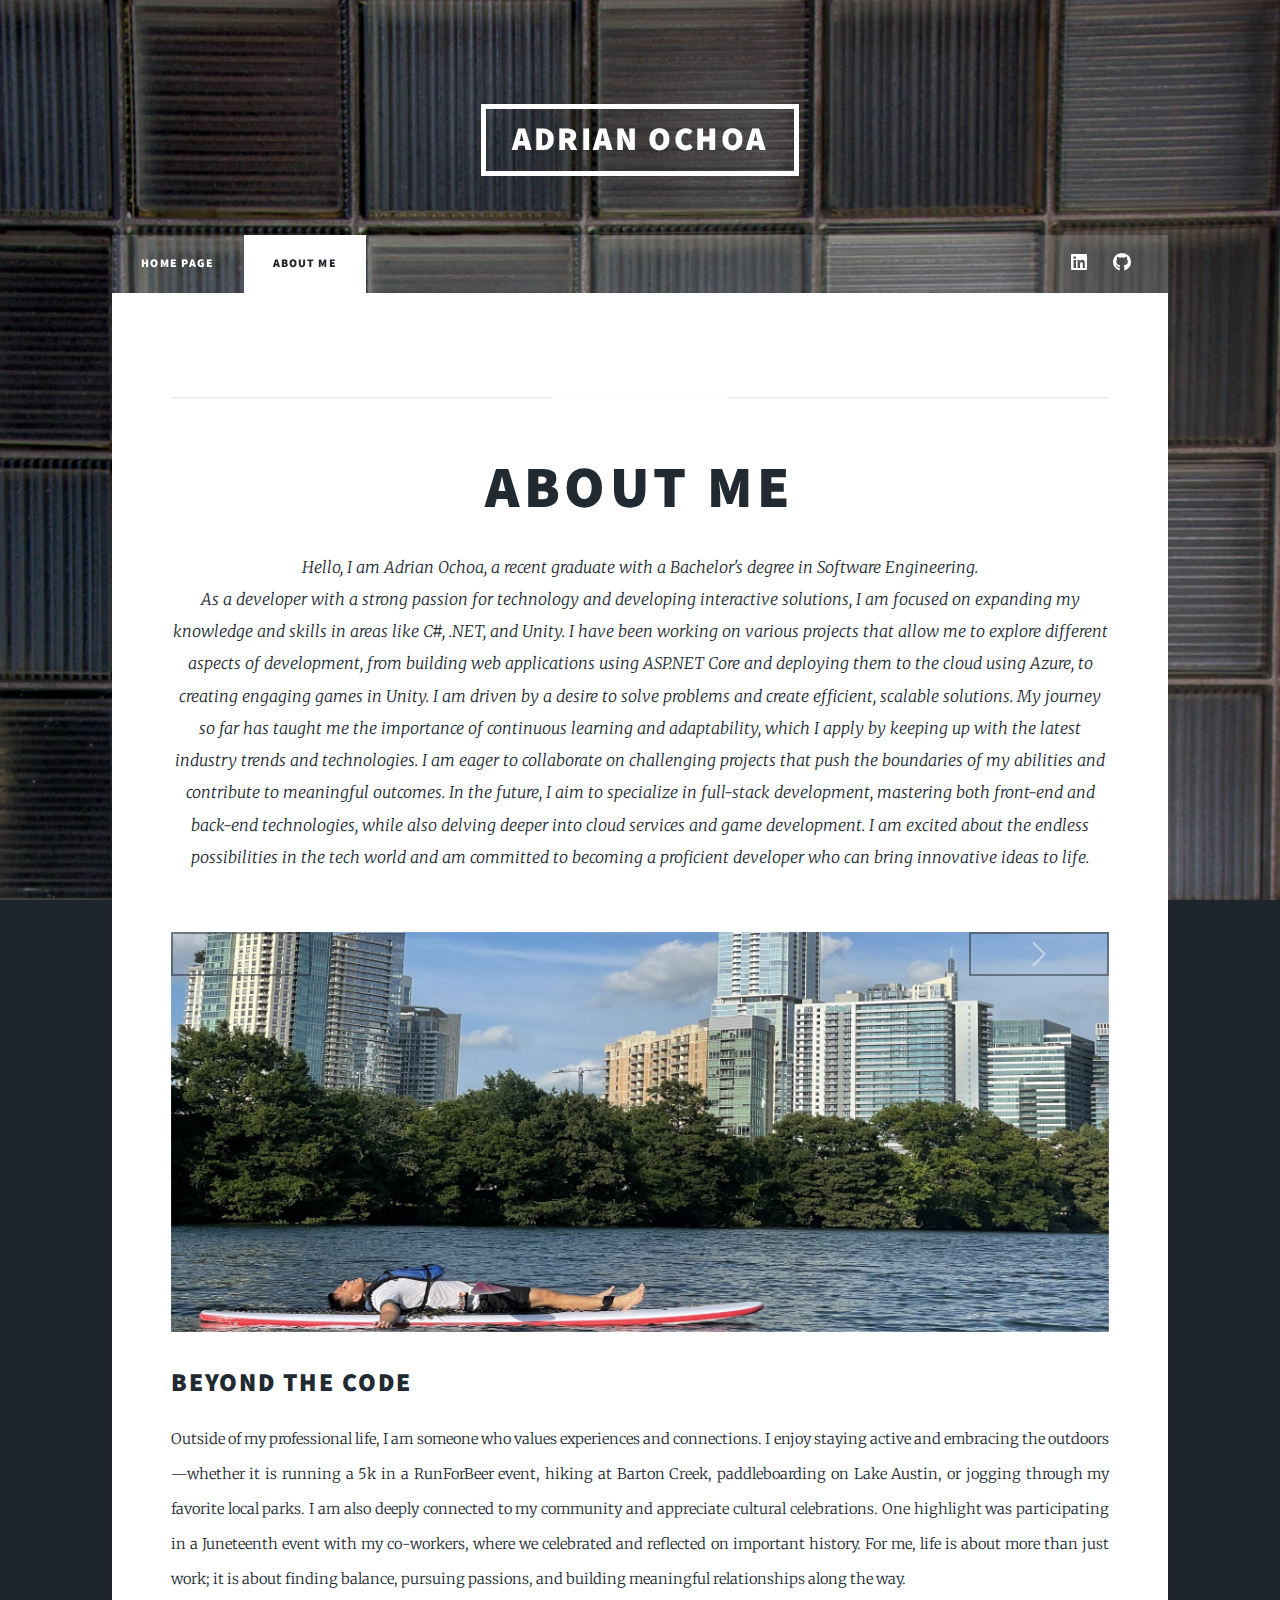
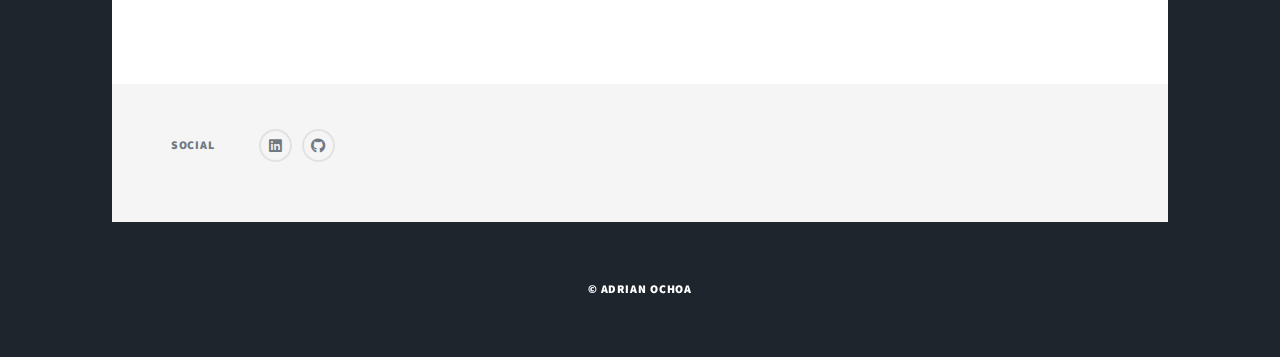
==== commit b979a0ce: "Added Adrian to About Me" ====
--- a/aboutme.html
+++ b/aboutme.html
@@ -18,7 +18,7 @@
 
 				<!-- Header -->
 					<header id="header">
-						<a href="index.html" class="logo">Massively</a>
+						<a href="index.html" class="logo">Adrian Ochoa</a>
 					</header>
 
 				<!-- Nav -->
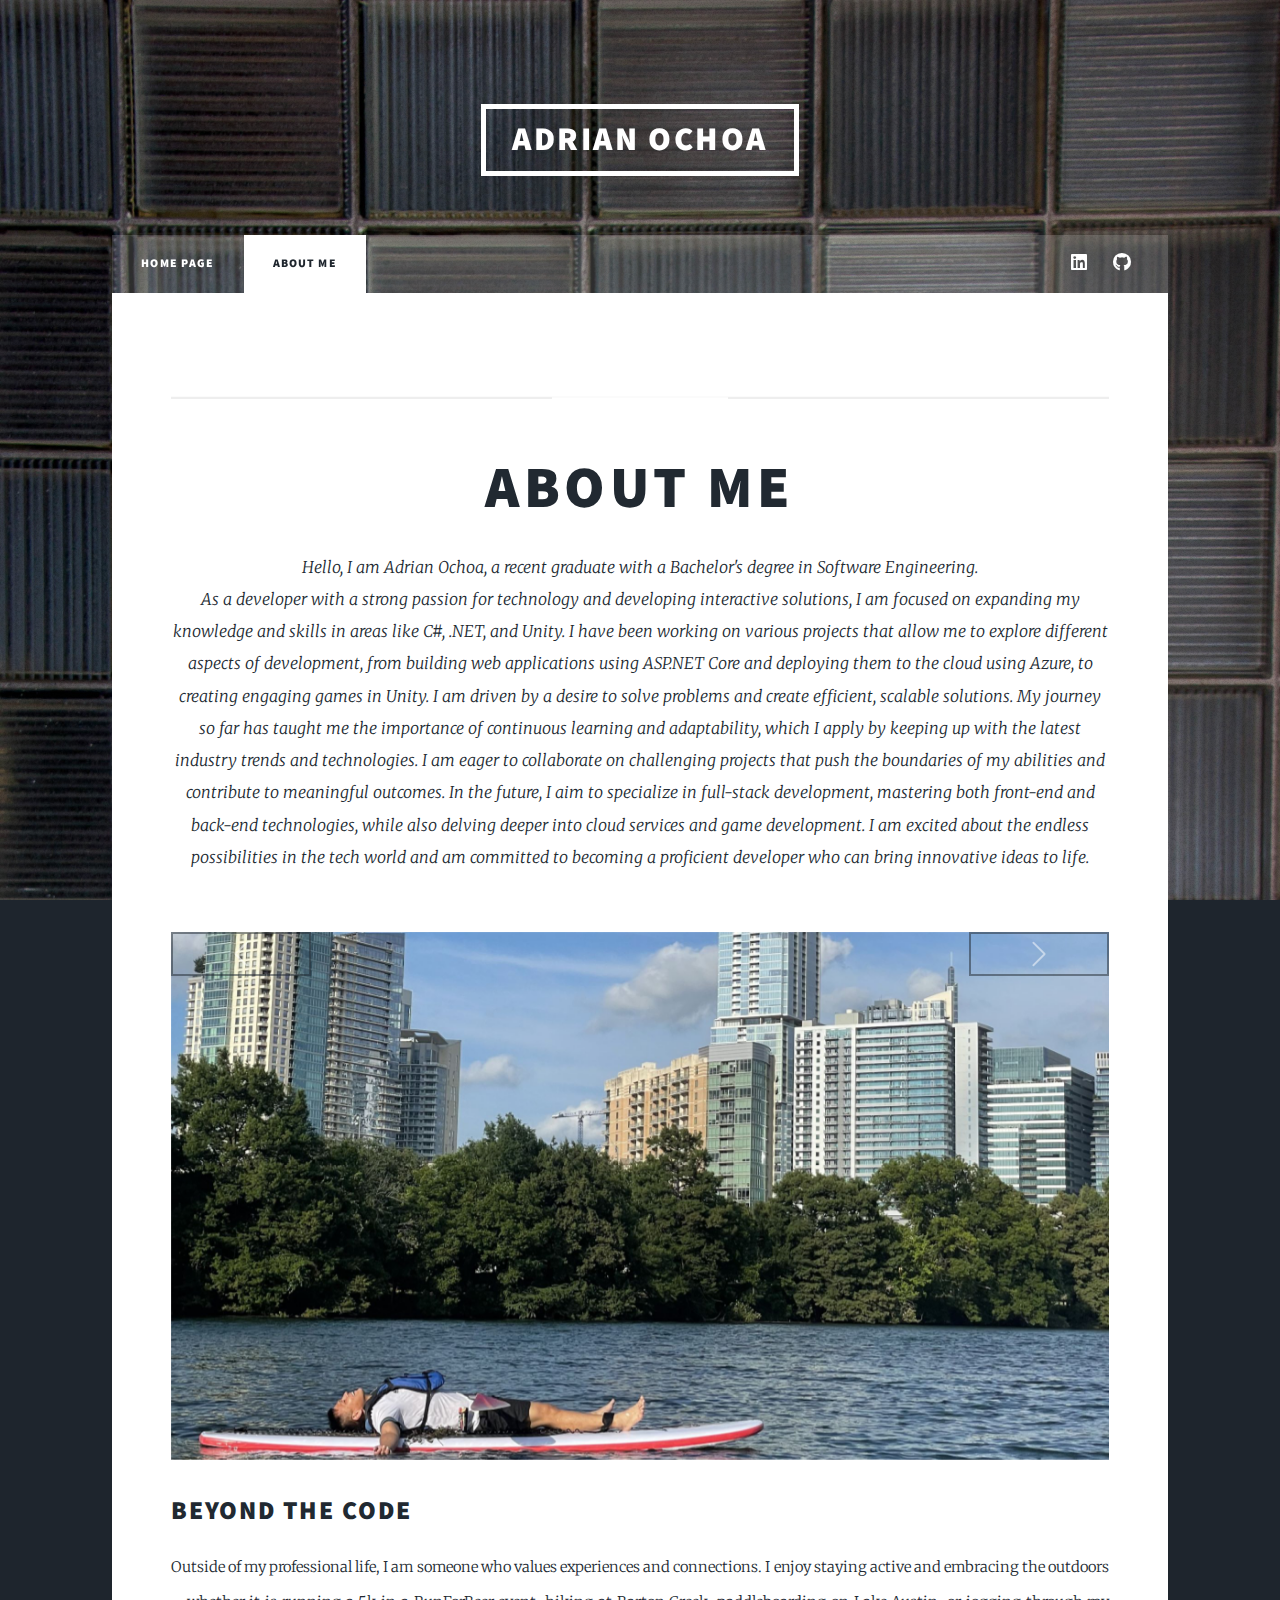
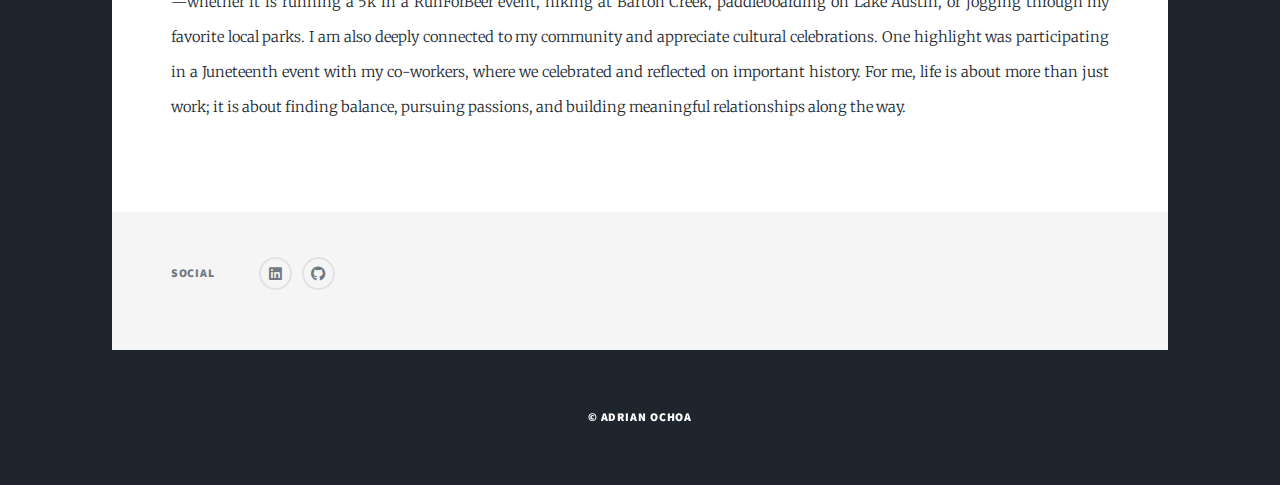
==== commit a27b5f59: "Corrected the images by setting 9x16 crops." ====
--- a/aboutme.html
+++ b/aboutme.html
@@ -52,25 +52,25 @@
 								<div id="photCarousel" class="carousel slide carousel-fade" data-bs-ride="carousel">
 									<div class="carousel-inner">
 									  <div class="carousel-item active ">
-										<img src="images/Portfolio_Photos/Lake_Austin.jpeg" class="d-block h-100 w-100">
+										<img src="images/Portfolio_Photos/Lake_Austin.jpg" style="width: 100%; height: 100%;" class="d-block">
+									  </div>									  
+									  <div class="carousel-item">
+										<img src="images/Portfolio_Photos/Peloton5K.jpg" style="width: 100%; height: 100%; " class="d-block">
+									  </div>									  
+									  <div class="carousel-item">
+										<img src="images/Portfolio_Photos/Peloton_June19th.jpg" style="width: 100%; height: 100%;" class="d-block">
 									  </div>
 									  <div class="carousel-item">
-										<img src="images/Portfolio_Photos/Burroughs.jpg" class="d-block w-100">
+										<img src="images/Portfolio_Photos/Burroughs_Park.jpg" style="width: 100%; height: 100%;" class="d-block">
 									  </div>
 									  <div class="carousel-item">
-										<img src="images/Portfolio_Photos/SATX_BCreek.jpg" class="d-block h-100 w-100">
+										<img src="images/Portfolio_Photos/Burroughs.jpg" style="width: 100%; height: 100%;" class="d-block">
 									  </div>
 									  <div class="carousel-item">
-										<img src="images/Portfolio_Photos/Peloton5K.jpg" class="d-block h-100 w-100">
+										<img src="images/Portfolio_Photos/SATX_BCreek.jpg" style="width: 100%; height: 100%;" class="d-block">
 									  </div>
 									  <div class="carousel-item">
-										<img src="images/Portfolio_Photos/Burroughs_Park.jpg" class="d-block h-100 w-100">
-									  </div>
-									  <div class="carousel-item">
-										<img src="images/Portfolio_Photos/Peloton_June19th.jpg" class="d-block h-100 w-100">
-									  </div>
-									  <div class="carousel-item">
-										<img src="images/Portfolio_Photos/Tomball_Leaving_Burroughs.jpg" class="d-block h-100 w-100">
+										<img src="images/Portfolio_Photos/SATX_Hiking.jpg" style="width: 100%; height: 100%;" class="d-block">
 									  </div>
 									  <button class="carousel-control-prev" type="button" data-bs-target="#photCarousel" data-bs-slide="prev">
 										<span class="carousel-control-prev-icon" aria-hidden="true"></span>
@@ -127,4 +127,4 @@
 			<script src="assets/js/main.js"></script>
 
 	</body>
-</html>+</html>
--- a/assets/css/main.css
+++ b/assets/css/main.css
@@ -1,11 +1,6 @@
 @import url(fontawesome-all.min.css);
 @import url("https://fonts.googleapis.com/css?family=Merriweather:300,700,300italic,700italic|Source+Sans+Pro:900");
 
-/*
-	Massively by HTML5 UP
-	html5up.net | @ajlkn
-	Free for personal and commercial use under the CCA 3.0 license (html5up.net/license)
-*/
 
 html, body, div, span, applet, object,
 iframe, h1, h2, h3, h4, h5, h6, p, blockquote,
@@ -32,11 +27,10 @@
 body {
 	line-height: 1;
 }
-.carousel-inner div {
-    height: 400px;
-    object-fit: cover;
-
-}
+.carousel-item img {
+	margin: 0 auto; /* this will align the image to center. */
+	width: auto; /* for those images which don't have a width specified, but has a max-height will be auto adjusted */
+  }
 
 ol, ul {
 	list-style: none;
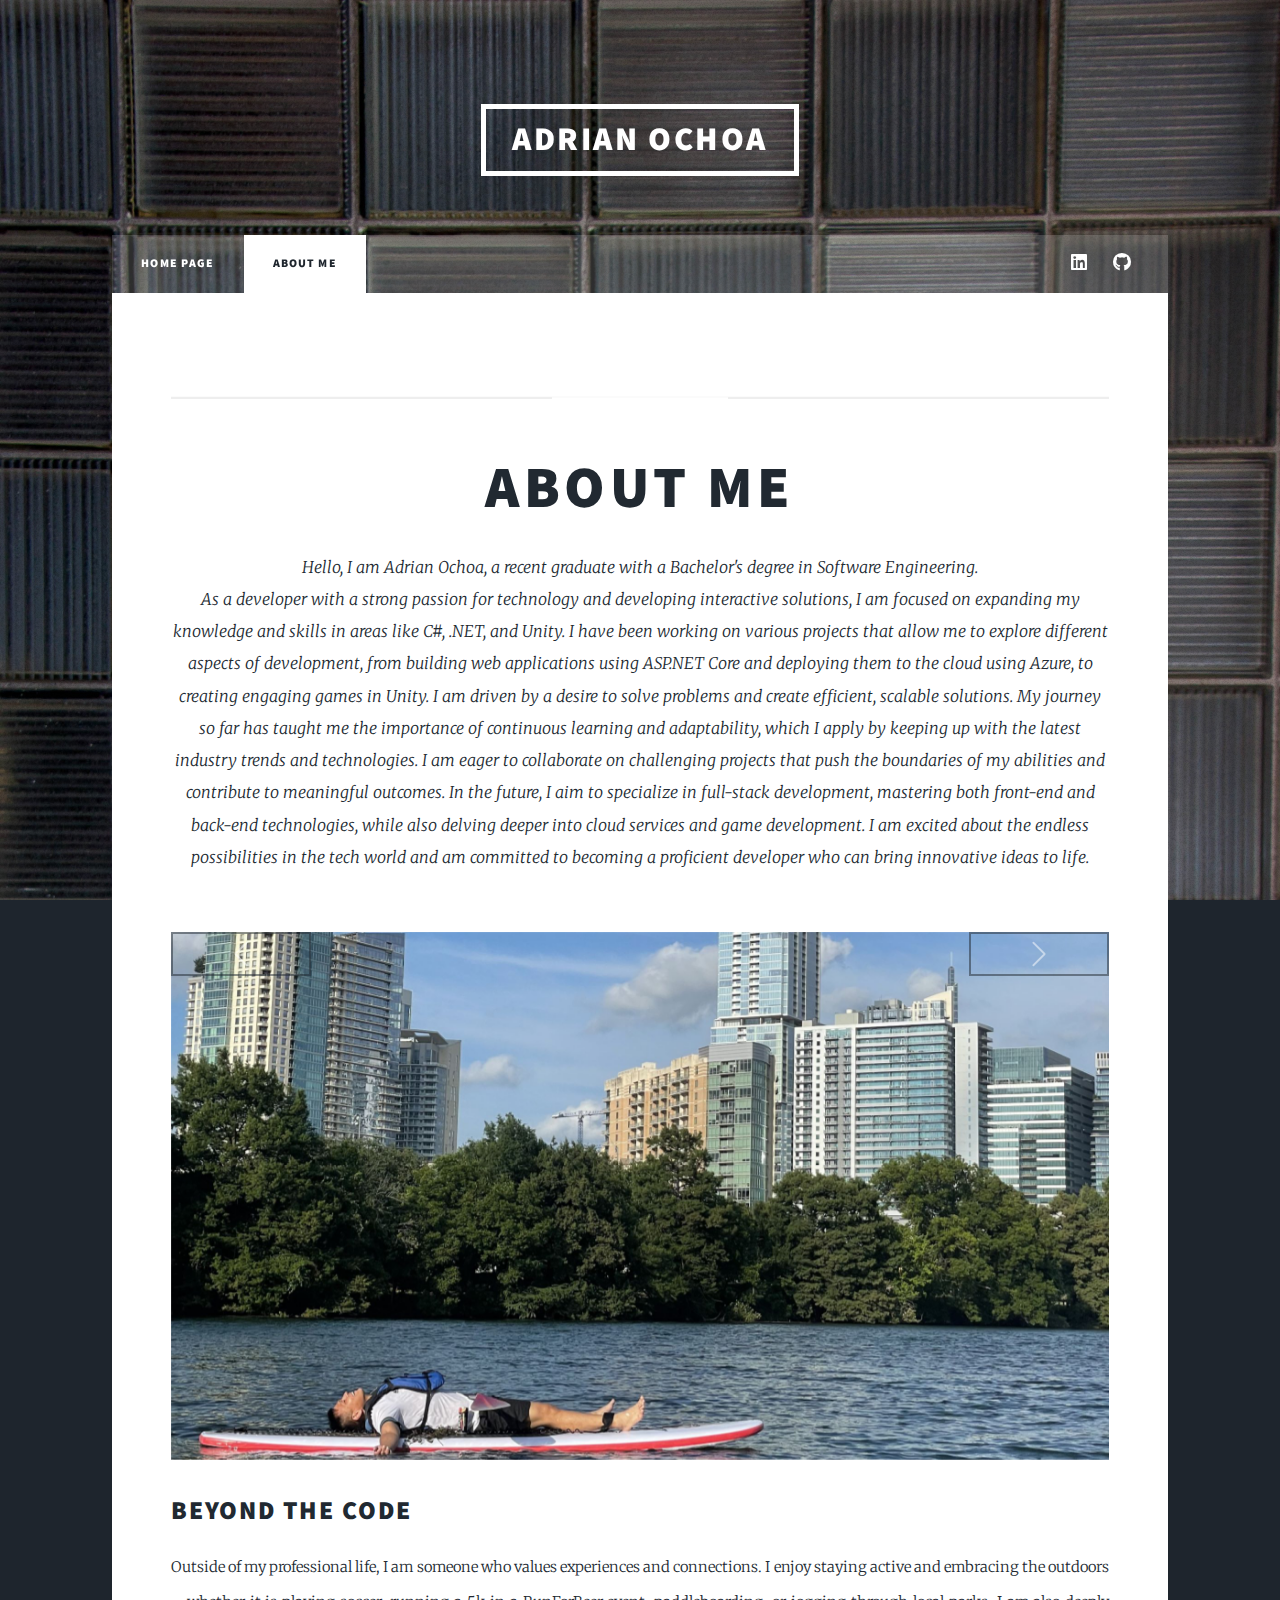
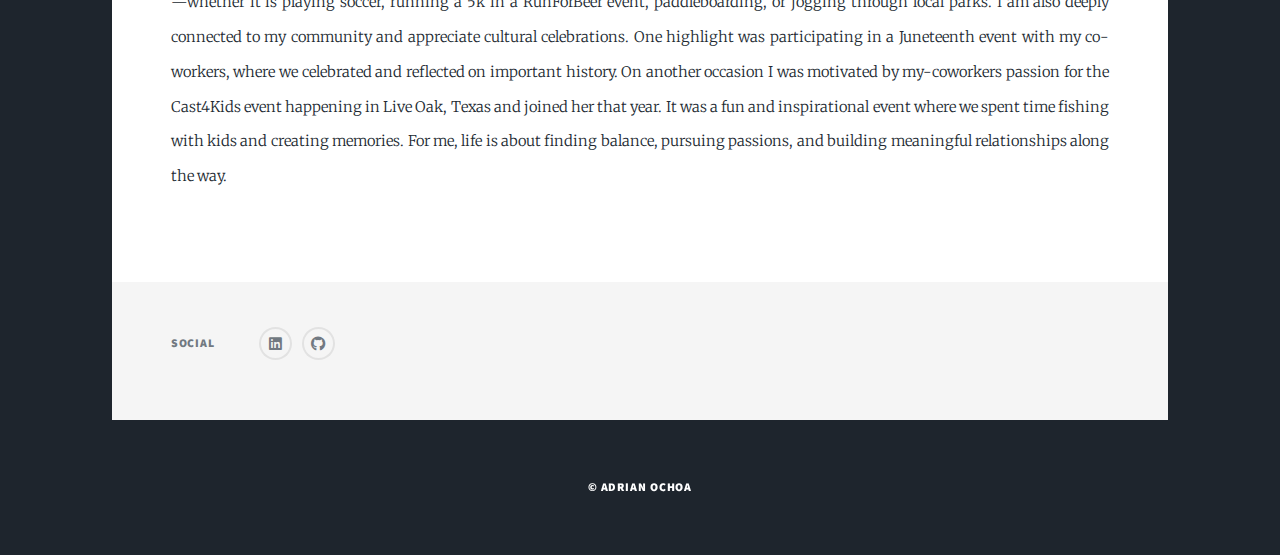
==== commit 2a51b4d0: "Added Cast4Kids and Revolution. Cleared up AboutMe section" ====
--- a/aboutme.html
+++ b/aboutme.html
@@ -56,9 +56,18 @@
 									  </div>									  
 									  <div class="carousel-item">
 										<img src="images/Portfolio_Photos/Peloton5K.jpg" style="width: 100%; height: 100%; " class="d-block">
+									  </div>
+									  <div class="carousel-item">
+										<img src="images/Portfolio_Photos/Revolution.jpg" style="width: 100%; height: 100%;" class="d-block">
 									  </div>									  
 									  <div class="carousel-item">
 										<img src="images/Portfolio_Photos/Peloton_June19th.jpg" style="width: 100%; height: 100%;" class="d-block">
+									  </div>
+									  <div class="carousel-item">
+										<img src="images/Portfolio_Photos/Cast4Kids_LiveOak.png" style="width: 100%; height: 100%;" class="d-block">
+									  </div>
+									  <div class="carousel-item">
+										<img src="images/Portfolio_Photos/Cast4KidsLiveOak.png" style="width: 100%; height: 100%;" class="d-block">
 									  </div>
 									  <div class="carousel-item">
 										<img src="images/Portfolio_Photos/Burroughs_Park.jpg" style="width: 100%; height: 100%;" class="d-block">
@@ -72,6 +81,8 @@
 									  <div class="carousel-item">
 										<img src="images/Portfolio_Photos/SATX_Hiking.jpg" style="width: 100%; height: 100%;" class="d-block">
 									  </div>
+									  
+									  
 									  <button class="carousel-control-prev" type="button" data-bs-target="#photCarousel" data-bs-slide="prev">
 										<span class="carousel-control-prev-icon" aria-hidden="true"></span>
 										<span class="visually-hidden">Previous</span>
@@ -87,9 +98,11 @@
 								<h2>Beyond The Code</h2>
 								<p>
 									Outside of my professional life, I am someone who values experiences and connections. 
-									I enjoy staying active and embracing the outdoors—whether it is running a 5k in a RunForBeer event, hiking at Barton Creek, paddleboarding on Lake Austin, or jogging through my favorite local parks. 
-									I am also deeply connected to my community and appreciate cultural celebrations. One highlight was participating in a Juneteenth event with my co-workers, where we celebrated and reflected on important history. 
-									For me, life is about more than just work; it is about finding balance, pursuing passions, and building meaningful relationships along the way.
+									I enjoy staying active and embracing the outdoors—whether it is playing soccer, running a 5k in a RunForBeer event, paddleboarding, or jogging through local parks. 
+									I am also deeply connected to my community and appreciate cultural celebrations. 
+									One highlight was participating in a Juneteenth event with my co-workers, where we celebrated and reflected on important history. 
+									On another occasion I was motivated by my-coworkers passion for the Cast4Kids event happening in Live Oak, Texas and joined her that year. It was a fun and inspirational event where we spent time fishing with kids and creating memories.
+									For me, life is about finding balance, pursuing passions, and building meaningful relationships along the way.
 								</p>
 							</section>
 
